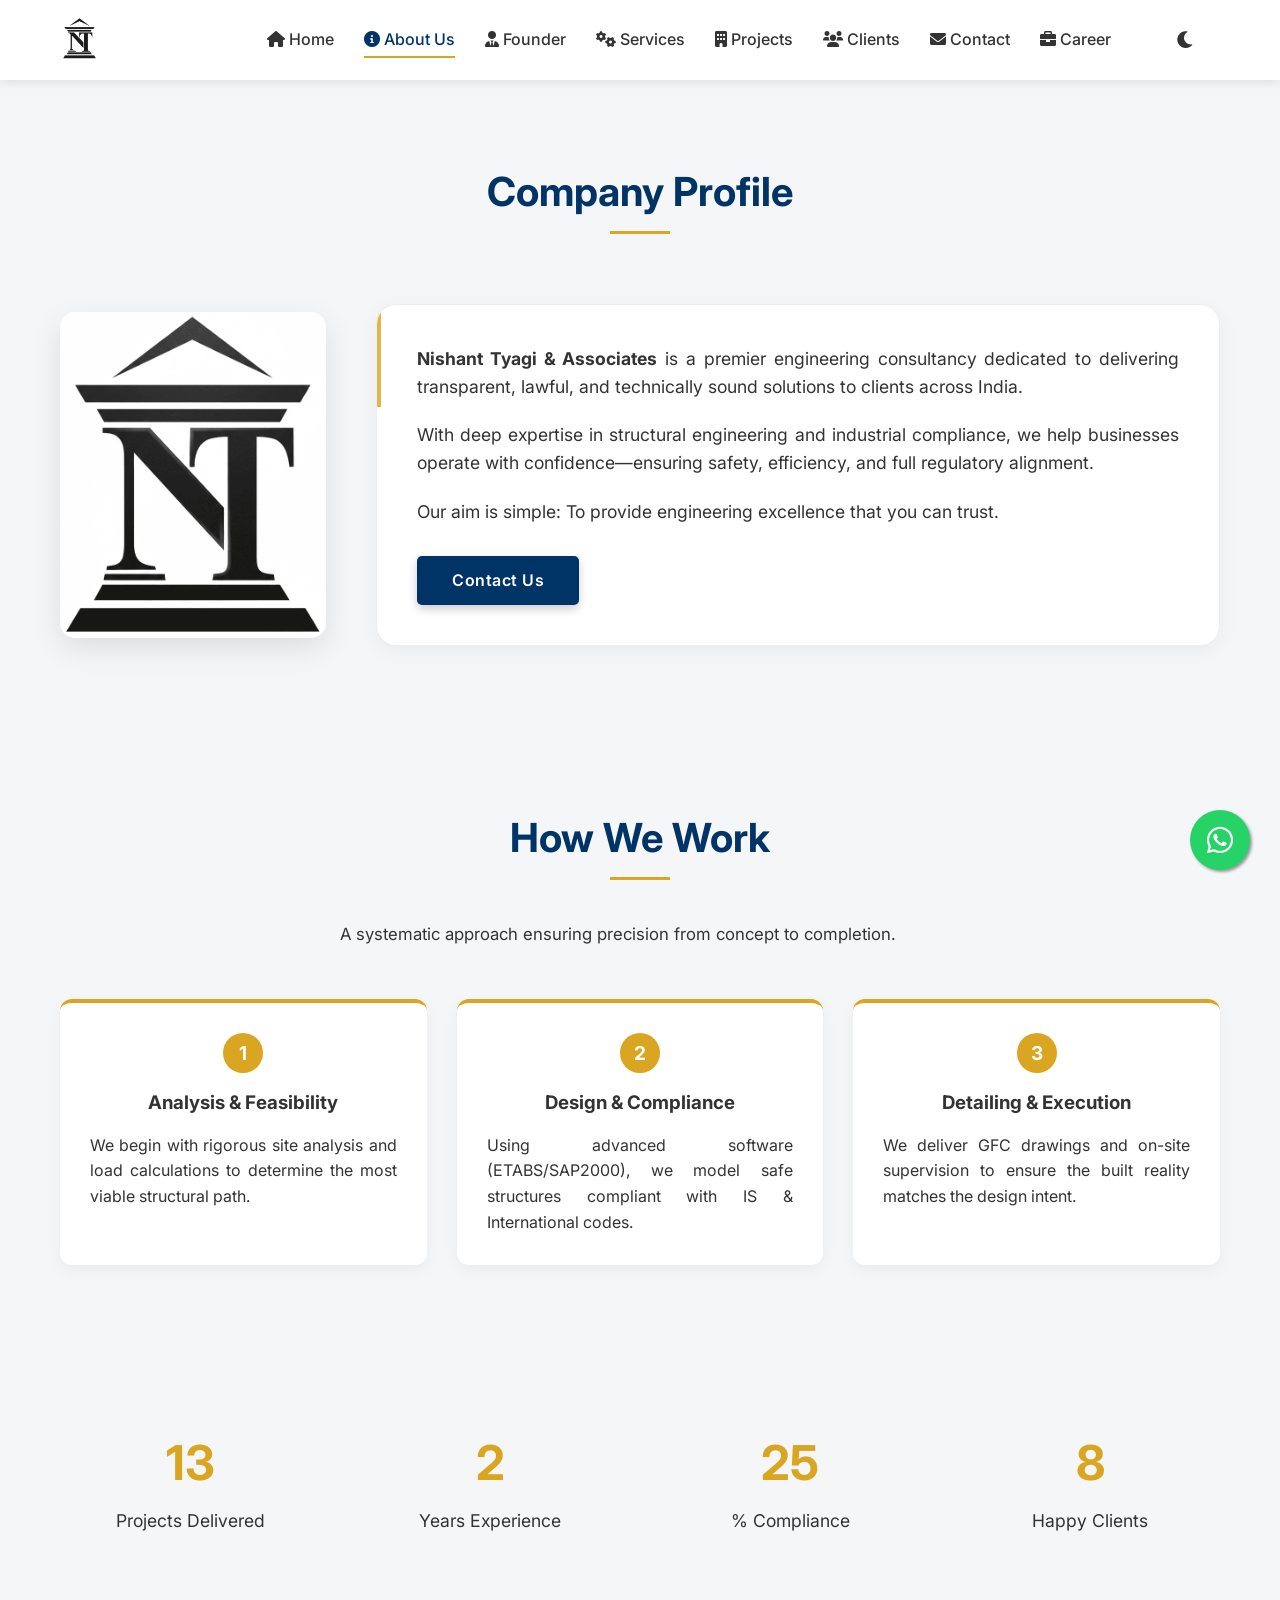
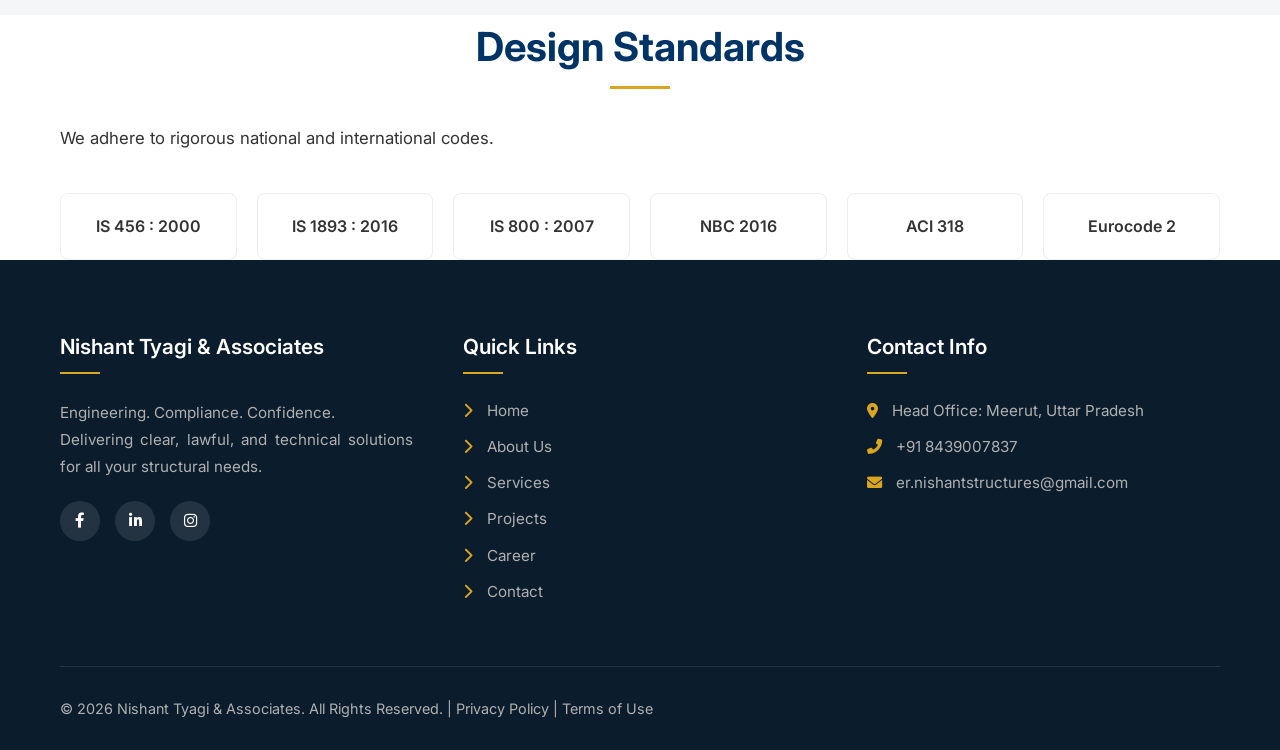
==== about/index.html @ 3ebc5d52 "first upload" ====
<!DOCTYPE html>
<html lang="en">

<head>
    <!-- Google Analytics -->
    <script async src="https://www.googletagmanager.com/gtag/js?id=G-XPP1EX9ZJM"></script>
    <script>
        window.dataLayer = window.dataLayer || [];
        function gtag(){dataLayer.push(arguments);}
        gtag('js', new Date());
        gtag('config', 'G-XPP1EX9ZJM');
    </script>

    <!-- Basic SEO -->
    <meta charset="UTF-8">
    <meta name="viewport" content="width=device-width, initial-scale=1.0">

    <!-- 🔥 Optimized Title -->
    <title>About Nishant Tyagi & Associates | Structural Engineers in Meerut & India</title>

    <!-- 🔥 High-CTR Meta Description -->
    <meta name="description" content="About Nishant Tyagi & Associates – CEng Structural Engineers in Meerut. Experts in structural design, audits & compliance across India. Call +91 8439007837.">

    <!-- Keywords (optional) -->
    <meta name="keywords" content="About Structural Engineers Meerut, Nishant Tyagi Associates, Structural Consultancy India, Engineering Firm India">

    <!-- Canonical -->
    <link rel="canonical" href="https://nishanttyagiandassociates.com/about/">

    <!-- Robots -->
    <meta name="robots" content="index, follow, max-image-preview:large">

    <!-- Author -->
    <meta name="author" content="Nishant Tyagi & Associates">

    <!-- Theme Color -->
    <meta name="theme-color" content="#0d1b2a">

    <!-- Open Graph -->
    <meta property="og:title" content="About Nishant Tyagi & Associates | Structural Experts India">
    <meta property="og:description" content="Trusted structural engineering firm in Meerut offering audits, FEA & compliance services across India.">
    <meta property="og:url" content="https://nishanttyagiandassociates.com/about/">
    <meta property="og:type" content="website">
    <meta property="og:image" content="https://nishanttyagiandassociates.com/assets/images/logo.png">

    <!-- Twitter -->
    <meta name="twitter:card" content="summary_large_image">
    <meta name="twitter:title" content="About Nishant Tyagi & Associates">
    <meta name="twitter:description" content="Structural engineering experts in Meerut & Pan India. Learn about our vision, mission & expertise.">
    <meta name="twitter:image" content="https://nishanttyagiandassociates.com/assets/images/logo.png">

    <!-- Fonts (Fixed & SEO-safe) -->
    <link rel="preconnect" href="https://fonts.googleapis.com">
    <link rel="preconnect" href="https://fonts.gstatic.com" crossorigin>
    <link href="https://fonts.googleapis.com/css2?family=Inter:wght@300;400;500;600;700&amp;display=swap" rel="stylesheet">

    <!-- CSS -->
    <link rel="stylesheet" href="../assets/css/style.css">

    <!-- Favicon -->
    <link rel="icon" href="../assets/images/logo.png" type="image/png">

    <!-- Icons -->
    <link rel="stylesheet" href="https://cdnjs.cloudflare.com/ajax/libs/font-awesome/6.0.0/css/all.min.css">

    <!-- 🔥 Advanced Schema (Organization + Founder + AboutPage) -->
    <script type="application/ld+json">
    {
      "@context": "https://schema.org",
      "@type": "AboutPage",
      "name": "About Nishant Tyagi & Associates",
      "url": "https://nishanttyagiandassociates.com/about/",
      "mainEntity": {
        "@type": "Organization",
        "name": "Nishant Tyagi & Associates",
        "url": "https://nishanttyagiandassociates.com",
        "logo": "https://nishanttyagiandassociates.com/assets/images/logo.png",
        "description": "CEng Structural Engineering consultancy in Meerut offering structural design, audit, FEA and compliance services across India.",
        "telephone": "+91 8439007837",
        "founder": {
          "@type": "Person",
          "name": "Nishant Tyagi"
        },
        "address": {
          "@type": "PostalAddress",
          "addressLocality": "Meerut",
          "addressRegion": "Uttar Pradesh",
          "addressCountry": "IN"
        },
        "sameAs": [
          "https://www.facebook.com/nishantstructures",
          "https://www.linkedin.com/in/nishant-tyagi-1036a1152/",
          "https://www.instagram.com/er.nishant19"
        ]
      }
    }
    </script>
</head>

<body>

    <header>
        <div class="container nav-container">
            <a href="index.html" class="logo">
                <img src="../assets/images/logo.png" alt="Nishant Tyagi & Associates">
            </a>
            <div class="mobile-menu-btn"><i class="fas fa-bars"></i></div>
            <nav class="nav-links">
                <a href="../"><i class="fas fa-home"></i> Home</a>
                <a href="../about/" class="active"><i class="fas fa-info-circle"></i> About Us</a>
                <a href="../founder/"><i class="fas fa-user-tie"></i> Founder</a>
                <a href="../services/"><i class="fas fa-cogs"></i> Services</a>
                <a href="../projects/"><i class="fas fa-building"></i> Projects</a>
                <a href="../clients/"><i class="fas fa-users"></i> Clients</a>
                <a href="../contact/"><i class="fas fa-envelope"></i> Contact</a>
                <a href="../career/"><i class="fas fa-briefcase"></i> Career</a>
                <div id="theme-toggle" style="cursor: pointer; margin-left: 10px;"><i class="fas fa-moon"></i></div>
            </nav>
        </div>
    </header>

    <section class="section-padding" style="margin-top: 80px;">
        <div class="container">
            <div class="text-center">
                <h2 class="section-title">Company Profile</h2>
            </div>
            <div class="about-content" style="margin-top: 50px;">
                <div>
                    <img src="../assets/images/about-logo.png" alt="Engineering Team" class="about-theme-img">
                </div>
                <div class="about-text-content">
                    <p style="font-size: 1.1rem; margin-bottom: 20px;">
                        <strong>Nishant Tyagi & Associates</strong> is a premier engineering consultancy dedicated to
                        delivering transparent, lawful, and technically sound solutions to clients across India.
                    </p>
                    <p style="font-size: 1.1rem; margin-bottom: 20px;">
                        With deep expertise in structural engineering and industrial compliance, we help businesses
                        operate with confidence—ensuring safety, efficiency, and full regulatory alignment.
                    </p>
                    <p style="font-size: 1.1rem;">
                        Our aim is simple: To provide engineering excellence that you can trust.
                    </p>
                    <div style="margin-top: 30px;">
                        <a href="../contact/" class="btn">Contact Us</a>
                    </div>
                </div>
            </div>
        </div>
    </section>

    <!-- 1. Our Engineering Workflow -->
    <section class="section-padding reveal" style="background: var(--light-bg);">
        <div class="container">
            <div class="text-center">
                <h2 class="section-title">How We Work</h2>
                <p class="service-desc" style="max-width: 600px; margin: 20px auto;">A systematic approach ensuring
                    precision from concept to completion.</p>
            </div>
            <div
                style="display: grid; grid-template-columns: repeat(auto-fit, minmax(300px, 1fr)); gap: 30px; margin-top: 50px;">
                <div class="workflow-step reveal">
                    <div class="step-number">1</div>
                    <h3 style="margin-bottom: 15px;">Analysis & Feasibility</h3>
                    <p>We begin with rigorous site analysis and load calculations to determine the most viable
                        structural path.</p>
                </div>
                <div class="workflow-step reveal">
                    <div class="step-number">2</div>
                    <h3 style="margin-bottom: 15px;">Design & Compliance</h3>
                    <p>Using advanced software (ETABS/SAP2000), we model safe structures compliant with IS &
                        International codes.</p>
                </div>
                <div class="workflow-step reveal">
                    <div class="step-number">3</div>
                    <h3 style="margin-bottom: 15px;">Detailing & Execution</h3>
                    <p>We deliver GFC drawings and on-site supervision to ensure the built reality matches the design
                        intent.</p>
                </div>
            </div>
        </div>
    </section>

    <!-- 2. Company Stats -->
    <section class="section-padding reveal">
        <div class="container">
            <div style="display: grid; grid-template-columns: repeat(auto-fit, minmax(200px, 1fr)); gap: 40px;"
                class="reveal reveal-delay-2">
                <div class="stat-item">
                    <span class="stat-number" data-target="50">0</span>
                    <span class="stat-label">Projects Delivered</span>
                </div>
                <div class="stat-item">
                    <span class="stat-number" data-target="5">0</span>
                    <span class="stat-label">Years Experience</span>
                </div>
                <div class="stat-item">
                    <span class="stat-number" data-target="100">0</span>
                    <span class="stat-label">% Compliance</span>
                </div>
                <div class="stat-item">
                    <span class="stat-number" data-target="30">0</span>
                    <span class="stat-label">Happy Clients</span>
                </div>
            </div>
        </div>
    </section>

    <!-- 3. Standards & Certifications -->
    <section class="reveal" style="background: var(--card-bg);">
        <div class="container">
            <div class="text-center">
                <h2 class="section-title">Design Standards</h2>
                <p class="service-desc" style="margin-top: 15px;">We adhere to rigorous national and international
                    codes.</p>
            </div>
            <div class="cert-grid reveal reveal-delay-1" style="margin-top: 40px;">
                <div class="cert-item">IS 456 : 2000</div>
                <div class="cert-item">IS 1893 : 2016</div>
                <div class="cert-item">IS 800 : 2007</div>
                <div class="cert-item">NBC 2016</div>
                <div class="cert-item">ACI 318</div>
                <div class="cert-item">Eurocode 2</div>
            </div>
        </div>

        <footer>
            <div class="container">
                <div class="footer-content">
                    <div class="footer-section">
                        <h4>Nishant Tyagi & Associates</h4>
                        <p>Engineering. Compliance. Confidence.<br>Delivering clear, lawful, and technical solutions for
                            all
                            your structural needs.</p>
                        <div class="social-links">
                            <a href="https://www.facebook.com/share/1Bvm3beDtH/?mibextid=wwXIfr"><i
                                    class="fab fa-facebook-f"></i></a>
                            <a href="https://www.linkedin.com/in/nishant-tyagi-1036a1152/"><i
                                    class="fab fa-linkedin-in"></i></a>
                            <a
                                href="https://www.instagram.com/er.nishant19?igsh=MXc3ZTB1Z3V0cXY0aA%3D%3D&utm_source=qr"><i
                                    class="fab fa-instagram"></i></a>
                        </div>
                    </div>
                    <div class="footer-section">
                        <h4>Quick Links</h4>
                        <ul>
                            <li><a href="../"><i class="fas fa-chevron-right"></i> Home</a></li>
                            <li><a href="../about/"><i class="fas fa-chevron-right"></i> About Us</a></li>
                            <li><a href="../services/"><i class="fas fa-chevron-right"></i> Services</a></li>
                            <li><a href="../projects/"><i class="fas fa-chevron-right"></i> Projects</a></li>
                            <li><a href="../career/"><i class="fas fa-chevron-right"></i> Career</a></li>
                            <li><a href="../contact/"><i class="fas fa-chevron-right"></i> Contact</a></li>
                        </ul>
                    </div>
                    <div class="footer-section">
                        <h4>Contact Info</h4>
                        <ul>
                            <li><i class="fas fa-map-marker-alt"></i> Head Office: Meerut, Uttar Pradesh</li>
                            <li><i class="fas fa-phone-alt"></i> <a href="tel:+918439007837" style="color: #b0b0b0;">+91
                                    8439007837</a></li>
                            <li><i class="fas fa-envelope"></i> <a href="mailto:er.nishantstructures@gmail.com"
                                    style="color: #b0b0b0;">er.nishantstructures@gmail.com</a></li>
                        </ul>
                    </div>
                </div>
                <div class="copyright">
                    <p>&copy; <span id="current-year">2024</span> Nishant Tyagi & Associates. All Rights Reserved. | <a
                            href="../privacy-policy.html" style="color: inherit; text-decoration: none;">Privacy
                            Policy</a> | <a href="../terms.html" style="color: inherit; text-decoration: none;">Terms of
                            Use</a></p>
                </div>
            </div>
        </footer>

        <script src="../assets/js/script.js"></script>
</body>

</html>
---- assets/css/style.css ----
/* Global Styles & Variables */
:root {
    /* Light Theme */
    --primary-color: #003366;
    --secondary-color: #DAA520;
    --text-color: #333333;
    --light-bg: #f4f6f8;
    --white: #ffffff;
    --card-bg: #ffffff;
    --nav-bg: #ffffff;
    --border-color: #eeeeee;
    --modal-bg: #ffffff;

    --font-main: 'Inter', sans-serif;
    --transition: all 0.3s ease;
}

[data-theme="dark"] {
    /* Dark Theme Override */
    --primary-color: #64b5f6;
    /* Lighter Blue for visibility */
    --text-color: #e0e0e0;
    --light-bg: #121212;
    --white: #1e1e1e;
    /* Main Dark BG */
    --card-bg: #2d2d2d;
    --nav-bg: #1e1e1e;
    --border-color: #404040;
    --modal-bg: #2d2d2d;
}

/* Reset & Basics */
* {
    box-sizing: border-box;
    margin: 0;
    padding: 0;
}

body {
    font-family: var(--font-main);
    line-height: 1.6;
    color: var(--text-color);
    background-color: var(--light-bg);
    /* Use light-bg as body bg */
    overflow-x: hidden;
    transition: background-color 0.3s ease, color 0.3s ease;
}

a {
    text-decoration: none;
    color: inherit;
    transition: var(--transition);
    cursor: pointer;
}

ul {
    list-style: none;
}

img {
    max-width: 100%;
    height: auto;
    display: block;
}

/* Utilities */
.container {
    max-width: 1200px;
    margin: 0 auto;
    padding: 0 20px;
}

.section-padding {
    padding: 80px 0;
}

.text-center {
    text-align: center;
}

.btn {
    display: inline-block;
    padding: 12px 30px;
    background-color: var(--secondary-color);
    color: #ffffff;
    border-radius: 5px;
    font-weight: 600;
    border: 2px solid var(--secondary-color);
    cursor: pointer;
}

.btn:hover {
    background-color: transparent;
    color: var(--secondary-color);
}

.section-title {
    font-size: 2.5rem;
    color: var(--primary-color);
    margin-bottom: 20px;
    position: relative;
    display: inline-block;
    padding-bottom: 10px;
}

.section-title::after {
    content: '';
    position: absolute;
    bottom: 0;
    left: 50%;
    transform: translateX(-50%);
    width: 60px;
    height: 3px;
    background-color: var(--secondary-color);
}

/* Navigation Styles */
header {
    background-color: var(--nav-bg);
    box-shadow: 0 2px 10px rgba(0, 0, 0, 0.1);
    position: fixed;
    top: 0;
    left: 0;
    right: 0;
    width: 100%;
    z-index: 1000;
    transition: var(--transition);
}

.nav-container {
    display: flex;
    justify-content: space-between;
    align-items: center;
    height: 80px;
    position: relative;
}

.logo img {
    height: 50px;
    width: auto;
    display: block;
}

.nav-links {
    display: flex;
    gap: 30px;
    align-items: center;
}

.nav-links a {
    font-weight: 500;
    color: var(--text-color);
    position: relative;
    font-size: 1rem;
}

.nav-links a::after {
    content: '';
    position: absolute;
    width: 0;
    height: 2px;
    bottom: -5px;
    left: 0;
    background-color: var(--secondary-color);
    transition: var(--transition);
}

.nav-links a:hover::after,
.nav-links a.active::after {
    width: 100%;
}

.nav-links a:hover,
.nav-links a.active {
    color: var(--primary-color);
}

.mobile-menu-btn {
    display: none;
    font-size: 1.8rem;
    color: var(--primary-color);
    cursor: pointer;
    z-index: 1001;
}

/* Theme Toggle */
#theme-toggle {
    cursor: pointer;
    font-size: 1.2rem;
    color: var(--text-color);
    padding: 25px;
    border-radius: 50%;
    transition: var(--transition);
}

#theme-toggle:hover {
    color: var(--secondary-color);
    background: rgba(0, 0, 0, 0.05);
}

/* Hero Section */
/* Hero Section */
.hero {
    position: relative;
    height: 100vh;
    display: flex;
    align-items: center;
    justify-content: center;
    text-align: center;
    color: #ffffff;
    padding-top: 80px;
    overflow: hidden;
}

#hero-video {
    position: absolute;
    top: 0;
    left: 0;
    width: 100%;
    height: 100%;
    object-fit: cover;
    z-index: 0;
}

.hero-overlay {
    position: absolute;
    top: 0;
    left: 0;
    width: 100%;
    height: 100%;
    background: rgba(0, 51, 102, 0.75);
    /* Dark blue overlay for text readability */
    z-index: 1;
}

.hero-content {
    position: relative;
    z-index: 2;
}

.hero-content h1 {
    font-size: 3.5rem;
    margin-bottom: 20px;
    text-transform: uppercase;
    letter-spacing: 2px;
    line-height: 1.2;
}

.hero-content p {
    font-size: 1.5rem;
    margin-bottom: 30px;
    font-weight: 300;
}

/* About / Company Profile */
.about-content {
    display: grid;
    grid-template-columns: 1fr 2fr;
    /* Adjusted ratio */
    gap: 60px;
    /* Increased gap for better breathing room */
    align-items: center;
    perspective: 1000px;
    text-align: justify !important;
    /* Enable 3D space */
}

/* 1. Image Styling with Subtle Interaction */
.about-theme-img {
    width: 100%;
    height: auto;
    border-radius: 20px;
    box-shadow: 0 10px 30px rgba(0, 0, 0, 0.08);
    transition: transform 0.4s ease, box-shadow 0.4s ease;
    /* Removed complex 3D perspective for simplicity */
    position: relative;
    z-index: 2;
}

.about-theme-img:hover {
    transform: translateY(-5px);
    /* Simple lift instead of tilt */
    box-shadow: 0 20px 40px rgba(0, 0, 0, 0.15);
}

/* 2. Clean & Elegant Content Box */
.about-text-content {
    background: var(--card-bg);
    /* Check if glassmorphism is needed, solid is simpler */
    padding: 40px;
    border-radius: 20px;
    box-shadow: 0 5px 20px rgba(0, 0, 0, 0.05);
    /* Softer shadow */
    border: 1px solid var(--border-color);
    transition: all 0.4s ease;
    position: relative;
    overflow: hidden;
    z-index: 1;
}

.about-text-content:hover {
    transform: translateY(-5px);
    box-shadow: 0 15px 35px rgba(0, 0, 0, 0.1);
    border-color: var(--secondary-color);
}

/* Accent Line instead of Bubble */
.about-text-content::before {
    content: '';
    position: absolute;
    top: 0;
    left: 0;
    width: 4px;
    height: 100%;
    background: var(--secondary-color);
    opacity: 0.8;
    transform: scaleY(0.3);
    /* Start small */
    transform-origin: top;
    transition: transform 0.4s ease;
}

.about-text-content:hover::before {
    transform: scaleY(1);
    /* Full height on hover */
}

/* Remove Float Bubble for cleaner look */

/* Dark Mode Adjustments */
[data-theme="dark"] .about-text-content {
    background: var(--card-bg);
    border: 1px solid rgba(255, 255, 255, 0.1);
}

[data-theme="dark"] .about-theme-img {
    box-shadow: 0 10px 30px rgba(0, 0, 0, 0.3);
}

/* Elegant Gradient Button */
.about-text-content .btn {
    background: var(--primary-color);
    color: var(--white);
    border: none;
    box-shadow: 0 4px 10px rgba(0, 0, 0, 0.2);
    transition: all 0.3s ease;
    position: relative;
    z-index: 5;
    padding: 12px 35px;
    letter-spacing: 0.5px;
}

.about-text-content .btn:hover {
    transform: translateY(-2px);
    box-shadow: 0 8px 20px rgba(0, 0, 0, 0.3);
    background: var(--secondary-color);
}

/* Responsiveness for About Content */
@media (max-width: 900px) {
    .about-content {
        grid-template-columns: 1fr;
        text-align: center;
        gap: 30px;
    }

    .about-text-content {
        text-align: left;
        /* Keep text readable on mobile */
        padding: 25px;
    }
}

/* Services / Grid System Overhaul */
.services-grid {
    display: grid;
    grid-template-columns: repeat(auto-fit, minmax(300px, 1fr));
    gap: 30px;
}

.service-card {
    background: var(--card-bg);
    padding: 0;
    /* Reset for image cards */
    border-radius: 10px;
    box-shadow: 0 5px 15px rgba(0, 0, 0, 0.05);
    transition: var(--transition);
    border-bottom: 3px solid transparent;
    height: 100%;
    /* Equal Height */
    display: flex;
    flex-direction: column;
    overflow: hidden;
    position: relative;
}

/* Why Partner with Us Section */
.features-grid {
    display: grid;
    grid-template-columns: repeat(auto-fit, minmax(220px, 1fr));
    gap: 30px;
    margin-top: 50px;
}

.feature-item {
    background: var(--card-bg);
    padding: 30px 20px;
    border-radius: 12px;
    box-shadow: 0 5px 15px rgba(0, 0, 0, 0.05);
    text-align: center;
    transition: all 0.3s ease;
    border: 1px solid var(--border-color);
    position: relative;
    overflow: hidden;
}

.feature-item:hover {
    transform: translateY(-5px);
    box-shadow: 0 15px 30px rgba(0, 0, 0, 0.1);
    border-color: var(--secondary-color);
}

.feature-icon {
    width: 70px;
    height: 70px;
    line-height: 70px;
    border-radius: 50%;
    background: rgba(0, 51, 102, 0.05);
    color: var(--primary-color);
    font-size: 1.8rem;
    margin: 0 auto 20px;
    transition: all 0.3s ease;
}

.feature-item:hover .feature-icon {
    background: var(--primary-color);
    color: var(--white);
}

/* Automatic Icon Animation - Variety */
@keyframes animPulse {
    0% {
        transform: scale(1);
    }

    50% {
        transform: scale(1.1);
    }

    100% {
        transform: scale(1);
    }
}

@keyframes animFloat {

    0%,
    100% {
        transform: translateY(0);
    }

    50% {
        transform: translateY(-8px);
    }
}

@keyframes animSwing {
    0% {
        transform: rotate(0deg);
    }

    20% {
        transform: rotate(5deg);
    }

    40% {
        transform: rotate(-5deg);
    }

    60% {
        transform: rotate(3deg);
    }

    80% {
        transform: rotate(-3deg);
    }

    100% {
        transform: rotate(0deg);
    }
}

@keyframes animWobble {

    0%,
    100% {
        transform: translateX(0%);
    }

    15% {
        transform: translateX(-5%) rotate(-2deg);
    }

    30% {
        transform: translateX(4%) rotate(2deg);
    }

    45% {
        transform: translateX(-3%) rotate(-1deg);
    }

    60% {
        transform: translateX(2%) rotate(1deg);
    }

    75% {
        transform: translateX(-1%) rotate(0deg);
    }
}

.feature-icon i.anim-pulse {
    animation: animPulse 2s infinite ease-in-out;
}

.feature-icon i.anim-float {
    animation: animFloat 3s infinite ease-in-out;
}

.feature-icon i.anim-swing {
    animation: animSwing 3s infinite ease-in-out;
}

.feature-icon i.anim-wobble {
    animation: animWobble 4s infinite ease-in-out;
}

/* Dark Mode Fixes for Feature Items */
[data-theme="dark"] .feature-item {
    background-color: var(--card-bg);
    border-color: #333;
}

[data-theme="dark"] .feature-icon {
    background: rgba(255, 255, 255, 0.05);
    /* Lighter bg for icon in dark mode */
}

[data-theme="dark"] .feature-item:hover {
    border-color: var(--secondary-color);
    box-shadow: 0 10px 20px rgba(0, 0, 0, 0.5);
}

/* 3D Section Split Layout */
.model-content-grid {
    display: grid;
    grid-template-columns: 1fr 1fr;
    gap: 50px;
    align-items: center;
    margin-top: 50px;
}

.model-text h2 {
    font-size: 2.5rem;
    color: var(--primary-color);
    margin-bottom: 20px;
}

.model-text p {
    color: var(--text-color);
    margin-bottom: 30px;
    font-size: 1.1rem;
    line-height: 1.6;
    text-align: justify !important;
}

.model-features ul {
    list-style: none;
    padding: 0;
}

.model-features li {
    margin-bottom: 15px;
    color: var(--text-color);
    display: flex;
    align-items: center;
}

.model-features li i {
    color: var(--secondary-color);
    margin-right: 15px;
    font-size: 1.2rem;
}

.model-wrapper {
    background: var(--card-bg) !important;
    /* Force theme variable */
    border: 1px solid var(--border-color);
    border-radius: 20px;
    box-shadow: 0 10px 30px rgba(0, 0, 0, 0.1);
    height: 400px;
    /* adjusted height for split view */
    position: relative;
    overflow: hidden;
}

/* Responsive adjustments for 3D section */
@media (max-width: 992px) {
    .model-content-grid {
        grid-template-columns: 1fr;
        text-align: center;
    }

}

.service-card-body {
    padding: 25px;
    flex-grow: 1;
    /* Pushes footer down if exists */
}

/* For simple text-only service cards */
.service-card.text-only {
    padding: 30px;
}

.service-card:hover {
    transform: translateY(-5px);
    border-bottom-color: var(--secondary-color);
    box-shadow: 0 10px 20px rgba(0, 0, 0, 0.5);
}

/* Service Image Slider */
.service-slider {
    position: relative;
    width: 100%;
    height: 100%;
    overflow: hidden;
    background: #000;
}

.slide {
    position: absolute;
    top: 0;
    left: 0;
    width: 100%;
    height: 100%;
    object-fit: contain;
    /* Changed from cover to contain to prevent cropping of technical diagrams */
    opacity: 0;
    transition: opacity 1s ease-in-out;
    z-index: 1;
}

.slide.active {
    opacity: 1;
    z-index: 2;
}

/* Floating WhatsApp Button */
.whatsapp-float {
    position: fixed;
    width: 60px;
    height: 60px;
    bottom: 30px;
    right: 30px;
    background-color: #25d366;
    color: #FFF;
    border-radius: 50%;
    text-align: center;
    font-size: 30px;
    box-shadow: 2px 2px 3px #999;
    z-index: 1002;
    display: flex;
    align-items: center;
    justify-content: center;
    text-decoration: none;
    transition: all 0.3s ease;
}

.whatsapp-float:hover {
    background-color: #128C7E;
    transform: scale(1.1);
    color: #FFF;
}

/* --- Services Page Redesign (Sticky Sidebar) --- */
.services-layout {
    display: grid;
    grid-template-columns: 250px 1fr;
    gap: 50px;
    position: relative;
    align-items: start;
}

/* Sidebar Styling */
.services-sidebar {
    position: sticky;
    top: 100px;
    /* Below header */
    background: var(--card-bg);
    padding: 20px;
    border-radius: 12px;
    box-shadow: 0 5px 15px rgba(0, 0, 0, 0.05);
    border: 1px solid var(--border-color);
    max-height: calc(100vh - 120px);
    overflow-y: auto;
}

.service-link {
    display: block;
    padding: 12px 15px;
    margin-bottom: 5px;
    color: var(--text-color);
    border-left: 3px solid transparent;
    transition: all 0.3s ease;
    font-weight: 500;
    border-radius: 0 5px 5px 0;
}

.service-link:hover {
    background: rgba(0, 0, 0, 0.02);
    color: var(--primary-color);
}

.service-link.active {
    border-left-color: var(--secondary-color);
    background: linear-gradient(to right, rgba(218, 165, 32, 0.1), transparent);
    color: var(--primary-color);
    padding-left: 20px;
}

/* Content Area */
.services-content {
    display: flex;
    flex-direction: column;
    gap: 80px;
    /* Space between sections */
}

/* Section Animation */
.service-section {
    opacity: 0;
    transform: translateY(30px);
    transition: all 0.6s ease-out;
    padding-top: 20px;
    /* Offset for anchor linking */
}

.service-section.visible {
    opacity: 1;
    transform: translateY(0);
}

/* Responsive: Collapse Sidebar on Mobile */
@media (max-width: 900px) {
    .services-layout {
        grid-template-columns: 1fr;
    }

    .services-sidebar {
        display: none;
        /* Hide sidebar on mobile, use standard scroll */
    }
}

/* For simple text-only service cards */
.service-card.text-only {
    padding: 30px;
}

.service-card:hover {
    transform: translateY(-5px);
    border-bottom-color: var(--secondary-color);
    box-shadow: 0 10px 25px rgba(0, 0, 0, 0.15);
}

.service-card h3,
.service-card h4 {
    color: var(--primary-color);
    margin-bottom: 15px;
}

/* Project/Client Card Specifics */
.project-img {
    height: 250px;
    width: 100%;
    object-fit: cover;
    transition: transform 0.5s ease;
}

.service-card:hover .project-img {
    transform: scale(1.05);
}

.card-overlay {
    position: absolute;
    top: 0;
    left: 0;
    width: 100%;
    height: 100%;
    background: rgba(0, 51, 102, 0.7);
    display: flex;
    align-items: center;
    justify-content: center;
    opacity: 0;
    transition: var(--transition);
    cursor: pointer;
}

.service-card:hover .card-overlay {
    opacity: 1;
}

/* Features / Why Us */
.features-grid {
    display: grid;
    grid-template-columns: repeat(auto-fit, minmax(250px, 1fr));
    gap: 30px;
}

.feature-item {
    text-align: center;
    padding: 20px;
    background: #fff;
}

/* 5. Contact Page Grid */
.contact-grid {
    display: grid;
    grid-template-columns: 1fr 1fr;
    gap: 40px;
    align-items: start;
}

@media (max-width: 900px) {
    .contact-grid {
        grid-template-columns: 1fr;
    }
}


/* --- Responsive Grids & Layouts --- */

/* 1. Mission & Vision Grid */
.mv-grid {
    display: grid;
    grid-template-columns: repeat(4, 1fr);
    gap: 20px;
    margin-top: 40px;
}

.mv-card {
    background: var(--card-bg);
    padding: 30px 20px;
    border-radius: 12px;
    text-align: center;
    box-shadow: 0 5px 15px rgba(0, 0, 0, 0.05);
    transition: var(--transition);
    border: 1px solid var(--border-color);
}

.mv-card:hover {
    transform: translateY(-5px);
    box-shadow: 0 10px 25px rgba(0, 0, 0, 0.1);
    border-color: var(--secondary-color);
}

.mv-icon {
    font-size: 2.5rem;
    color: var(--primary-color);
    margin-bottom: 20px;
}

/* 2. About Page Content */
.about-content {
    display: flex;
    gap: 50px;
    align-items: center;
}

.about-theme-img {
    width: 100%;
    max-width: 500px;
    border-radius: 15px;
    box-shadow: 0 10px 30px rgba(0, 0, 0, 0.1);
}

/* 3. Services Sidebar Layout */
.services-layout {
    display: grid;
    grid-template-columns: 250px 1fr;
    gap: 40px;
    align-items: start;
}

.services-sidebar {
    position: sticky;
    top: 100px;
    background: var(--card-bg);
    padding: 20px;
    border-radius: 10px;
    box-shadow: 0 5px 15px rgba(0, 0, 0, 0.05);
    border: 1px solid var(--border-color);
}

.service-link {
    display: block;
    padding: 12px 15px;
    color: var(--text-color);
    border-left: 3px solid transparent;
    transition: var(--transition);
    margin-bottom: 5px;
}

.service-link:hover,
.service-link.active {
    background: rgba(0, 51, 102, 0.05);
    color: var(--primary-color);
    border-left-color: var(--secondary-color);
    padding-left: 20px;
    font-weight: 600;
}

/* 4. Service/Project Grids */
.services-grid {
    display: grid;
    grid-template-columns: repeat(auto-fit, minmax(300px, 1fr));
    gap: 30px;
}

/* 5. Contact Page Grid */
.contact-grid {
    display: grid;
    grid-template-columns: 1fr 1fr;
    gap: 40px;
    align-items: start;
}

@media (max-width: 900px) {
    .contact-grid {
        grid-template-columns: 1fr;
    }
}

/* --- Generic Page Layout (Legal, Founder, Contact) --- */
.page-layout {
    display: grid;
    grid-template-columns: 280px 1fr;
    gap: 50px;
    margin-top: 50px;
    align-items: start;
}

/* Sticky Sidebar */
.page-sidebar {
    position: sticky;
    top: 100px;
    /* Below header */
    background: var(--card-bg);
    padding: 25px;
    border-radius: 15px;
    box-shadow: 0 5px 20px rgba(0, 0, 0, 0.05);
    border: 1px solid var(--border-color);
    max-height: calc(100vh - 120px);
    overflow-y: auto;
}

.page-sidebar h3 {
    margin-bottom: 20px;
    font-size: 1.2rem;
    color: var(--primary-color);
    border-bottom: 2px solid var(--border-color);
    padding-bottom: 10px;
}

.toc-link {
    display: block;
    padding: 12px 15px;
    margin-bottom: 5px;
    color: var(--text-color);
    border-left: 3px solid transparent;
    transition: var(--transition);
    font-size: 0.95rem;
    border-radius: 0 8px 8px 0;
}

.toc-link:hover {
    background: rgba(0, 51, 102, 0.05);
    color: var(--primary-color);
    padding-left: 20px;
}

.toc-link.active {
    border-left-color: var(--secondary-color);
    background: linear-gradient(to right, rgba(218, 165, 32, 0.1), transparent);
    color: var(--primary-color);
    padding-left: 20px;
    font-weight: 600;
}

/* Content Cards */
.page-content {
    display: flex;
    flex-direction: column;
    gap: 40px;
}

.content-card {
    background: var(--card-bg);
    padding: 40px;
    border-radius: 15px;
    box-shadow: 0 5px 25px rgba(0, 0, 0, 0.05);
    /* Soft shadow */
    border: 1px solid var(--border-color);
    transition: var(--transition);
    position: relative;
    overflow: hidden;
}

.content-card:hover {
    transform: translateY(-5px);
    box-shadow: 0 15px 35px rgba(0, 0, 0, 0.1);
    border-color: var(--secondary-color);
}

/* Icons in Headers */
.content-card h2 {
    color: var(--primary-color);
    margin-bottom: 25px;
    display: flex;
    align-items: center;
    gap: 15px;
    font-size: 1.8rem;
}

.content-card h2 i {
    color: var(--secondary-color);
    /* Gold accent for icon */
    background: rgba(218, 165, 32, 0.1);
    width: 50px;
    height: 50px;
    line-height: 50px;
    text-align: center;
    border-radius: 12px;
    font-size: 1.2rem;
    transition: var(--transition);
}

.content-card:hover h2 i {
    background: var(--primary-color);
    color: var(--white);
    transform: rotateY(360deg);
    /* Playful spin */
}

/* Content Typography */
.content-card p {
    font-size: 1.05rem;
    line-height: 1.8;
    margin-bottom: 20px;
    color: var(--text-color);
    opacity: 0.9;
}

.content-card ul {
    list-style: none;
    margin-left: 10px;
}

.content-card li {
    position: relative;
    padding-left: 30px;
    margin-bottom: 12px;
    font-size: 1rem;
}

.content-card li::before {
    content: '\f00c';
    /* FontAwesome check */
    font-family: 'Font Awesome 5 Free';
    font-weight: 900;
    position: absolute;
    left: 0;
    top: 2px;
    color: var(--primary-color);
    /* Icon Color Request */
}

/* Responsive */
@media (max-width: 900px) {
    .page-layout {
        grid-template-columns: 1fr;
    }

    .page-sidebar {
        /* On mobile, either hide or make it static top. User mentioned "left and right part in same way" */
        /* If specific page requires sidebar on mobile, we can override */
        position: static;
        max-height: none;
        margin-bottom: 30px;
    }

    .content-card {
        padding: 25px;
    }

    .mv-grid {
        grid-template-columns: repeat(2, 1fr);
    }

    .services-layout {
        grid-template-columns: 1fr;
    }

    .services-sidebar {
        display: none;
    }

    .about-content {
        flex-direction: column;
        text-align: center;
    }

    .about-theme-img {
        margin-bottom: 30px;
    }

    .contact-grid {
        grid-template-columns: 1fr;
    }
}

@media (max-width: 768px) {
    .mv-grid {
        grid-template-columns: 1fr;
        /* Stack on mobile */
    }
}

/* 1. Mission & Vision Grid */
.mv-grid {
    display: grid;
    grid-template-columns: repeat(4, 1fr);
    gap: 20px;
    margin-top: 40px;
}

.mv-card {
    background: var(--card-bg);
    padding: 30px 20px;
    border-radius: 12px;
    text-align: center;
    box-shadow: 0 5px 15px rgba(0, 0, 0, 0.05);
    transition: var(--transition);
    border: 1px solid var(--border-color);
}

.mv-card:hover {
    transform: translateY(-5px);
    box-shadow: 0 10px 25px rgba(0, 0, 0, 0.1);
    border-color: var(--secondary-color);
}

.mv-icon {
    font-size: 2.5rem;
    color: var(--primary-color);
    margin-bottom: 20px;
}

/* 2. About Page Content */
.about-content {
    display: flex;
    gap: 50px;
    align-items: center;
}

.about-theme-img {
    width: 100%;
    max-width: 500px;
    border-radius: 15px;
    box-shadow: 0 10px 30px rgba(0, 0, 0, 0.1);
}

/* 3. Services Sidebar Layout */
.services-layout {
    display: grid;
    grid-template-columns: 250px 1fr;
    gap: 40px;
    align-items: start;
}

.services-sidebar {
    position: sticky;
    top: 100px;
    background: var(--card-bg);
    padding: 20px;
    border-radius: 10px;
    box-shadow: 0 5px 15px rgba(0, 0, 0, 0.05);
    border: 1px solid var(--border-color);
}

.service-link {
    display: block;
    padding: 12px 15px;
    color: var(--text-color);
    border-left: 3px solid transparent;
    transition: var(--transition);
    margin-bottom: 5px;
}

.service-link:hover,
.service-link.active {
    background: rgba(0, 51, 102, 0.05);
    color: var(--primary-color);
    border-left-color: var(--secondary-color);
    padding-left: 20px;
    font-weight: 600;
}

/* 4. Service/Project Grids */
.services-grid {
    display: grid;
    grid-template-columns: repeat(auto-fit, minmax(300px, 1fr));
    gap: 30px;
}

/* --- Responsive Media Queries --- */

@media (max-width: 1024px) {
    .mv-grid {
        grid-template-columns: repeat(2, 1fr);
    }
}

@media (max-width: 900px) {
    .services-layout {
        grid-template-columns: 1fr;
    }

    .services-sidebar {
        display: none;
        /* Hide sidebar on mobile/tablet */
    }

    .about-content {
        flex-direction: column;
        text-align: center;
    }

    .about-theme-img {
        margin-bottom: 30px;
    }
}

@media (max-width: 768px) {
    .mv-grid {
        grid-template-columns: 1fr;
        /* Stack on mobile */
    }
}


/* --- Legal Pages (Privacy & Terms) Redesign --- */
.legal-layout {
    display: grid;
    grid-template-columns: 280px 1fr;
    gap: 50px;
    margin-top: 50px;
    align-items: start;
}

/* Sticky Sidebar */
.legal-sidebar {
    position: sticky;
    top: 100px;
    /* Below header */
    background: var(--card-bg);
    padding: 25px;
    border-radius: 15px;
    box-shadow: 0 5px 20px rgba(0, 0, 0, 0.05);
    border: 1px solid var(--border-color);
    max-height: calc(100vh - 120px);
    overflow-y: auto;
}

.legal-sidebar h3 {
    margin-bottom: 20px;
    font-size: 1.2rem;
    color: var(--primary-color);
    border-bottom: 2px solid var(--border-color);
    padding-bottom: 10px;
}

.toc-link {
    display: block;
    padding: 12px 15px;
    margin-bottom: 5px;
    color: var(--text-color);
    border-left: 3px solid transparent;
    transition: var(--transition);
    font-size: 0.95rem;
    border-radius: 0 8px 8px 0;
}

.toc-link:hover {
    background: rgba(0, 51, 102, 0.05);
    color: var(--primary-color);
    padding-left: 20px;
}

.toc-link.active {
    border-left-color: var(--secondary-color);
    background: linear-gradient(to right, rgba(218, 165, 32, 0.1), transparent);
    color: var(--primary-color);
    padding-left: 20px;
    font-weight: 600;
}

/* Legal Content Cards */
.legal-content {
    display: flex;
    flex-direction: column;
    gap: 40px;
}

.legal-card {
    background: var(--card-bg);
    padding: 40px;
    border-radius: 15px;
    box-shadow: 0 5px 25px rgba(0, 0, 0, 0.05);
    /* Soft shadow */
    border: 1px solid var(--border-color);
    transition: var(--transition);
    position: relative;
    overflow: hidden;
}

.legal-card:hover {
    transform: translateY(-5px);
    box-shadow: 0 15px 35px rgba(0, 0, 0, 0.1);
    border-color: var(--secondary-color);
}

/* Icons in Headers */
.legal-card h2 {
    color: var(--primary-color);
    margin-bottom: 25px;
    display: flex;
    align-items: center;
    gap: 15px;
    font-size: 1.8rem;
}

.legal-card h2 i {
    color: var(--secondary-color);
    /* Gold accent for icon */
    background: rgba(218, 165, 32, 0.1);
    width: 50px;
    height: 50px;
    line-height: 50px;
    text-align: center;
    border-radius: 12px;
    font-size: 1.2rem;
    transition: var(--transition);
}

.legal-card:hover h2 i {
    background: var(--primary-color);
    color: var(--white);
    transform: rotateY(360deg);
    /* Playful spin */
}

/* Content Typography */
.legal-card p {
    font-size: 1.05rem;
    line-height: 1.8;
    margin-bottom: 20px;
    color: var(--text-color);
    opacity: 0.9;
}

.legal-card ul {
    list-style: none;
    margin-left: 10px;
}

.legal-card li {
    position: relative;
    padding-left: 30px;
    margin-bottom: 12px;
    font-size: 1rem;
}

.legal-card li::before {
    content: '\f00c';
    /* FontAwesome check */
    font-family: 'Font Awesome 5 Free';
    font-weight: 900;
    position: absolute;
    left: 0;
    top: 2px;
    color: var(--primary-color);
    /* Icon Color Request */
}

/* Responsive */
@media (max-width: 900px) {
    .legal-layout {
        grid-template-columns: 1fr;
    }

    .legal-sidebar {
        display: none;
        /* Hide TOC on mobile for simplicity, or could make it a sticky top bar */
    }

    .legal-card {
        padding: 25px;
    }
}



/* Clients */
.clients-grid {
    display: grid;
    grid-template-columns: repeat(auto-fit, minmax(200px, 1fr));
    gap: 30px;
    align-items: center;
    text-align: center;
}


.client-item {
    background: var(--card-bg);
    padding: 20px;
    border-radius: 8px;
    box-shadow: 0 4px 6px rgba(0, 0, 0, 0.05);
    font-weight: 600;
    color: var(--primary-color);
    border: 1px solid var(--border-color);
    transition: var(--transition);
    cursor: pointer;
}

.client-item:hover {
    border-color: var(--secondary-color);
    transform: translateY(-2px);
    background: var(--primary-color);
    color: var(--white);
}

/* Mission & Vision Interactive Cards */
.mv-grid {
    display: grid;
    grid-template-columns: repeat(auto-fit, minmax(250px, 1fr));
    gap: 30px;
    margin-top: 40px;
}

.mv-card {
    background: var(--card-bg);
    padding: 40px 30px;
    border-radius: 15px;
    box-shadow: 0 10px 30px rgba(0, 0, 0, 0.05);
    text-align: center;
    position: relative;
    overflow: hidden;
    transition: all 0.4s ease;
    border: 1px solid var(--border-color);
    z-index: 1;
}

.mv-card::before {
    content: '';
    position: absolute;
    top: 0;
    left: 0;
    width: 100%;
    height: 0;
    background: linear-gradient(135deg, var(--primary-color), #004080);
    transition: all 0.4s ease;
    z-index: -1;
    opacity: 0.1;
}

.mv-card:hover {
    transform: translateY(-10px);
    box-shadow: 0 20px 40px rgba(0, 51, 102, 0.15);
    border-color: var(--primary-color);
}

.mv-card:hover::before {
    height: 100%;
}

.mv-icon {
    width: 80px;
    height: 80px;
    margin: 0 auto 25px;
    background: rgba(218, 165, 32, 0.1);
    /* Secondary color faint */
    border-radius: 50%;
    display: flex;
    align-items: center;
    justify-content: center;
    font-size: 2rem;
    color: var(--secondary-color);
    transition: all 0.4s ease;
}

.mv-card:hover .mv-icon {
    background: var(--secondary-color);
    color: var(--white);
    transform: rotateY(360deg);
}

.mv-card h3 {
    margin-bottom: 15px;
    font-size: 1.5rem;
    color: var(--primary-color);
}

.mv-card p {
    color: var(--text-color);
    font-size: 0.95rem;
}

/* Contact Section */
.contact-grid {
    display: grid;
    grid-template-columns: 1fr 1fr;
    gap: 50px;
}

.contact-info-item {
    margin-bottom: 30px;
    display: flex;
    align-items: flex-start;
}

.contact-info-icon {
    color: var(--secondary-color);
    font-size: 1.5rem;
    margin-right: 20px;
    width: 30px;
    text-align: center;
}

.form-group {
    margin-bottom: 20px;
}

.form-control {
    width: 100%;
    padding: 12px;
    border: 1px solid var(--border-color);
    border-radius: 5px;
    font-family: inherit;
    font-size: 1rem;
    transition: var(--transition);
    background: var(--card-bg);
    color: var(--text-color);
}

.form-control:focus {
    outline: none;
    border-color: var(--primary-color);
    box-shadow: 0 0 5px rgba(0, 51, 102, 0.2);
}

/* Footer (Redesigned) */
footer {
    background-color: #0b1c2c;
    /* Consistent Dark Footer */
    color: #b0b0b0;
    padding: 70px 0 30px;
    font-size: 0.95rem;
}

.footer-content {
    display: grid;
    grid-template-columns: repeat(auto-fit, minmax(250px, 1fr));
    gap: 50px;
    margin-bottom: 50px;
}

.footer-section h4 {
    color: #ffffff;
    margin-bottom: 25px;
    font-size: 1.3rem;
    font-weight: 600;
    position: relative;
    padding-bottom: 10px;
}

.footer-section h4::after {
    content: '';
    position: absolute;
    left: 0;
    bottom: 0;
    width: 40px;
    height: 2px;
    background-color: var(--secondary-color);
}

.footer-section p {
    line-height: 1.8;
    margin-bottom: 20px;
}

.footer-section ul li {
    margin-bottom: 12px;
}

.footer-section ul li a {
    color: #b0b0b0;
    transition: var(--transition);
    display: inline-block;
}

.footer-section ul li a:hover {
    color: var(--secondary-color);
    transform: translateX(5px);
}

.footer-section ul li i {
    margin-right: 10px;
    color: var(--secondary-color);
}

.social-links {
    display: flex;
    gap: 15px;
    margin-top: 20px;
}

.social-links a {
    display: flex;
    align-items: center;
    justify-content: center;
    width: 40px;
    height: 40px;
    background-color: rgba(255, 255, 255, 0.1);
    border-radius: 50%;
    color: #ffffff;
    transition: var(--transition);
}

.social-links a:hover {
    background-color: var(--secondary-color);
    transform: translateY(-3px);
}

.copyright {
    text-align: center;
    border-top: 1px solid rgba(255, 255, 255, 0.1);
    padding-top: 30px;
    font-size: 0.9rem;
}

/* Modal Styles */
.modal {
    display: none;
    position: fixed;
    z-index: 2000;
    left: 0;
    top: 0;
    width: 100%;
    height: 100%;
    background-color: rgba(0, 0, 0, 0.8);
    opacity: 0;
    transition: opacity 0.3s ease;
    overflow-y: auto;
    padding: 20px;
}

.modal.show {
    opacity: 1;
    display: block;
}

.modal-content {
    background-color: var(--modal-bg);
    margin: 5% auto;
    padding: 30px;
    border-radius: 10px;
    width: 90%;
    max-width: 800px;
    position: relative;
    box-shadow: 0 5px 30px rgba(0, 0, 0, 0.3);
    color: var(--text-color);
}

.close-modal {
    position: absolute;
    top: 1px;
    right: 20px;
    color: var(--text-color);
    font-size: 2rem;
    font-weight: bold;
    cursor: pointer;
    transition: var(--transition);
}

.close-modal:hover {
    color: var(--secondary-color);
}

.modal-body img {
    border-radius: 8px;
    margin-bottom: 20px;
}

.modal-gallery {
    display: grid;
    grid-template-columns: repeat(auto-fit, minmax(150px, 1fr));
    gap: 15px;
    margin-top: 20px;
}

.modal-gallery img {
    height: 120px;
    width: 100%;
    object-fit: cover;
    border-radius: 5px;
    cursor: pointer;
}

/* Responsive Styles */
@media (max-width: 991px) {
    .hero-content h1 {
        font-size: 3rem;
    }
}

@media (max-width: 768px) {
    .nav-links {
        position: fixed;
        top: 0;
        right: -100%;
        width: 100%;
        height: 100vh;
        background-color: var(--nav-bg);
        flex-direction: column;
        justify-content: center;
        align-items: center;
        gap: 40px;
        box-shadow: -5px 0 15px rgba(0, 0, 0, 0.1);
        transition: right 0.4s cubic-bezier(0.77, 0, 0.175, 1);
        z-index: 1000;
        padding: 50px 0;
    }

    .nav-links.active {
        right: 0;
    }

    .nav-links li {
        opacity: 0;
        transform: translateX(50px);
        transition: all 0.5s ease;
    }

    .nav-links.active li {
        opacity: 1;
        transform: translateX(0);
    }

    /* Mobile Link Styles */
    .nav-links a {
        font-size: 1.3rem;
        display: flex;
        align-items: center;
        gap: 15px;
        width: 100%;
        justify-content: center;
    }

    /* Mobile Theme Toggle */
    .nav-links #theme-toggle {
        margin-left: 0 !important;
        margin-top: 10px;
        background: var(--card-bg);
        width: 50px;
        height: 50px;
        border-radius: 50%;
        display: flex;
        align-items: center;
        justify-content: center;
        box-shadow: 0 5px 15px rgba(0, 0, 0, 0.1);
    }

    .mobile-menu-btn {
        display: block;
    }

    .hero-content h1 {
        font-size: 2.5rem;
    }

    .hero-content p {
        font-size: 1.2rem;
    }

    .about-content {
        grid-template-columns: 1fr;
    }

    .contact-grid {
        grid-template-columns: 1fr;
    }

    .section-title {
        font-size: 2rem;
    }
}

/* --- Premium Service Content Design --- */
.service-badge {
    display: inline-flex;
    align-items: center;
    gap: 8px;
    font-size: 0.85rem;
    font-weight: 700;
    color: var(--secondary-color);
    text-transform: uppercase;
    letter-spacing: 1px;
    margin-bottom: 15px;
}

/* --- Contact Page Refinement --- */
.contact-grid {
    display: grid;
    grid-template-columns: 1fr 1fr;
    /* Equal width columns */
    gap: 40px;
    margin-top: 50px;
    align-items: stretch;
    /* Ensure equal height */
}

.contact-grid>div {
    display: flex;
    flex-direction: column;
    height: 100%;
}

.contact-subgrid {
    display: grid;
    grid-template-columns: 1fr 1fr;
    gap: 20px;
    margin-bottom: 20px;
}

/* --- Founder Page Refinement --- */
.founder-profile-img {
    width: 320px;
    height: 320px;
    object-fit: cover;
    margin: 0 auto 25px;
    border-radius: 20px;
    /* Modern rounded rectangle */
    box-shadow: 0 10px 30px rgba(0, 0, 0, 0.15);
    border: 4px solid var(--white);
    outline: 2px solid var(--secondary-color);
    transition: all 0.4s ease;
    display: block;
}

.founder-profile-img:hover {
    transform: scale(1.02) translateY(-5px);
    box-shadow: 0 20px 40px rgba(218, 165, 32, 0.2);
    outline-offset: 5px;
}

/* Timeline Interactivity */
.timeline-item {
    transition: var(--transition);
    padding: 20px;
    border-radius: 10px;
    border-left: 3px solid var(--border-color);
    background: transparent;
}

.timeline-item:hover {
    background: var(--card-bg);
    border-left-color: var(--secondary-color);
    box-shadow: 0 5px 15px rgba(0, 0, 0, 0.05);
    transform: translateX(10px);
}

/* Skill Item Interactivity */
.skill-item {
    padding: 15px;
    border-radius: 8px;
    transition: var(--transition);
}

.skill-item:hover {
    background: rgba(255, 255, 255, 0.5);
    transform: translateY(-2px);
}


/* --- Mobile Responsiveness Fix for Contact Page --- */
@media (max-width: 900px) {
    .contact-grid {
        grid-template-columns: 1fr;
        /* Stack vertically */
        gap: 30px;
    }

    .contact-grid>div {
        height: auto;
        /* Allow natural height on mobile */
    }

    .contact-subgrid {
        grid-template-columns: 1fr;
        /* Stack phone/email */
        gap: 15px;
    }

    .founder-profile-img {
        width: 250px;
        height: 250px;
    }

    /* Adjust map container on mobile */
    .contact-grid iframe {
        min-height: 250px;
    }
}


.service-badge i {
    font-size: 1rem;
}

.service-section h3 {
    font-size: 2.2rem;
    margin-bottom: 20px;
    color: var(--primary-color);
    line-height: 1.2;
}

.service-desc {
    font-size: 1.05rem;
    line-height: 1.7;
    color: var(--text-color);
    margin-bottom: 30px;
}

.premium-features {
    display: flex;
    flex-direction: column;
    gap: 15px;
    margin-bottom: 35px;
}

.feature-list-item {
    display: flex;
    align-items: center;
    gap: 15px;
}

.feature-icon-gold {
    color: var(--secondary-color);
    font-size: 1.1rem;
    min-width: 20px;
}

.feature-text {
    font-weight: 500;
    color: var(--primary-color);
}

.btn-solid-gold {
    display: inline-block;
    background-color: var(--secondary-color);
    color: white;
    padding: 14px 30px;
    border-radius: 6px;
    font-weight: 600;
    text-decoration: none;
    transition: all 0.3s ease;
    border: none;
    font-size: 1rem;
}

.btn-solid-gold:hover {
    background-color: #c59112;
    /* Darker Gold */
    transform: translateY(-2px);
    box-shadow: 0 5px 15px rgba(218, 165, 32, 0.3);
}

[data-theme="dark"] .service-desc {
    color: #e0e0e0;
}

[data-theme="dark"] .feature-text {
    color: #f0f0f0;
}

/* --- Services Page UI Fixes & Responsiveness --- */

/* 1. Prevent Grid Blowout */
.services-content {
    min-width: 0;
    /* Critical for grid children */
}

/* 2. Responsive Breakpoint for Inner Content */
/* Stack text and image earlier (tablet/small laptop) to avoid squashing */
@media (max-width: 1200px) {
    .model-content-grid {
        grid-template-columns: 1fr;
        gap: 30px;
        margin-top: 40px;
    }

    /* Adjust order so Text comes before Image on mobile/tablet if needed, 
       but currently HTML order varies. Let's force image on top for visual consistency?
       Or keep as is. flexible. */
}

/* 3. Image Slider Safety */
.service-slider {
    width: 100%;
    position: relative;
    border-radius: 8px;
    overflow: hidden;
    background: #000;
    /* Placeholder bg */
}

.service-slider img.slide {
    width: 100%;
    /* height: 300px; */
    /* Enforce consistent height */
    object-fit: cover;
    display: none;
    /* JS handles active blocking */
    transition: opacity 0.5s ease;
}

.service-slider img.slide.active {
    display: block;
}

/* 4. Sidebar Z-Index Safety */
.services-sidebar {
    z-index: 90;
    /* Below header (1000) but above content */
}

/* --- UI Components: Toast & Buttons --- */

/* Toast Notification */
.toast {
    visibility: hidden;
    min-width: 300px;
    background-color: #333;
    color: #fff;
    text-align: center;
    border-radius: 8px;
    padding: 16px;
    position: fixed;
    z-index: 2000;
    left: 50%;
    bottom: 30px;
    transform: translateX(-50%);
    box-shadow: 0 4px 12px rgba(0, 0, 0, 0.15);
    font-size: 1rem;
    opacity: 0;
    transition: opacity 0.3s, bottom 0.3s;
}

.toast.show {
    visibility: visible;
    opacity: 1;
    bottom: 50px;
}

.toast.success {
    background-color: #28a745;
    /* Green */
    border-left: 5px solid #1e7e34;
}

.toast.error {
    background-color: #dc3545;
    /* Red */
    border-left: 5px solid #bd2130;
}

/* Button Loading State */
.btn-loader {
    display: inline-flex;
    align-items: center;
    gap: 8px;
}

/* Spinner Animation */
@keyframes spin {
    0% {
        transform: rotate(0deg);
    }

    100% {
        transform: rotate(360deg);
    }
}

.fa-spin {
    animation: spin 1s linear infinite;
}

/* --- About & Founder Page Enhancements --- */

/* 1. Founder Timeline */
.timeline-section {
    position: relative;
    border-left: 2px solid var(--secondary-color);
    margin-left: 20px;
    padding-left: 30px;
}

.timeline-item {
    margin-bottom: 40px;
    position: relative;
}

.timeline-item::before {
    content: '';
    position: absolute;
    left: -39px;
    top: 0;
    width: 16px;
    height: 16px;
    background: var(--secondary-color);
    border-radius: 50%;
    border: 3px solid #fff;
}

[data-theme="dark"] .timeline-item::before {
    border-color: var(--card-bg);
}

.timeline-year {
    display: inline-block;
    background: rgba(218, 165, 32, 0.1);
    color: var(--secondary-color);
    padding: 2px 10px;
    border-radius: 4px;
    font-weight: 600;
    margin-bottom: 5px;
}

/* 2. Technical Skills Bars */
.skill-item {
    margin-bottom: 20px;
}

.skill-info {
    display: flex;
    justify-content: space-between;
    margin-bottom: 5px;
    font-weight: 500;
}

.skill-bar {
    height: 8px;
    background: #e0e0e0;
    border-radius: 4px;
    overflow: hidden;
}

[data-theme="dark"] .skill-bar {
    background: #444;
}

.skill-progress {
    height: 100%;
    background: var(--secondary-color);
    width: 0;
    /* Animated via JS */
    transition: width 1.5s ease-out;
}

/* 3. Quote / Philosophy Block */
.philosophy-quote {
    background: var(--card-bg);
    padding: 30px;
    border-left: 5px solid var(--secondary-color);
    font-style: italic;
    font-size: 1.1rem;
    position: relative;
    border-radius: 0 10px 10px 0;
    box-shadow: 0 5px 15px rgba(0, 0, 0, 0.05);
}

.philosophy-quote i {
    position: absolute;
    top: 10px;
    right: 20px;
    font-size: 3rem;
    color: rgba(0, 0, 0, 0.05);
}

/* 4. Workflow Steps (About Page) */
.workflow-step {
    background: var(--card-bg);
    padding: 30px;
    border-radius: 12px;
    text-align: center;
    position: relative;
    box-shadow: 0 5px 15px rgba(0, 0, 0, 0.05);
    border-top: 4px solid var(--secondary-color);
    height: 100%;
}

.step-number {
    width: 40px;
    height: 40px;
    line-height: 40px;
    background: var(--secondary-color);
    color: #fff;
    border-radius: 50%;
    margin: 0 auto 15px;
    font-weight: bold;
    font-size: 1.2rem;
}

/* 5. Company Stats */
.stat-item {
    text-align: center;
}

.stat-number {
    font-size: 3rem;
    font-weight: 700;
    color: var(--secondary-color);
    display: block;
    margin-bottom: 5px;
}

.stat-label {
    font-size: 1.1rem;
    color: var(--text-color);
}

/* 6. Certification Grid */
.cert-grid {
    display: grid;
    grid-template-columns: repeat(auto-fit, minmax(150px, 1fr));
    gap: 20px;
    text-align: center;
}

.cert-item {
    background: var(--card-bg);
    padding: 20px;
    border-radius: 8px;
    border: 1px solid var(--border-color);
    font-weight: 600;
    transition: all 0.3s ease;
}

.cert-item:hover {
    border-color: var(--secondary-color);
    color: var(--secondary-color);
    transform: translateY(-3px);
}

/* --- Global Scroll Animations --- */

.reveal {
    opacity: 0;
    transform: translateY(30px);
    transition: all 0.8s ease-out;
}

.reveal p {
    text-align: justify;
}

.reveal.active {
    opacity: 1;
    transform: translateY(0);
}

/* Stagger Delays */
.reveal-delay-1 {
    transition-delay: 0.1s;
}

.reveal-delay-2 {
    transition-delay: 0.2s;
}

.reveal-delay-3 {
    transition-delay: 0.3s;
}

.reveal-delay-4 {
    transition-delay: 0.4s;
}

/* --- Mobile Responsiveness (Small Screens) --- */
@media (max-width: 480px) {
    .hero-content h1 {
        font-size: 2rem !important;
    }

    .hero-content div[style*="margin-top: 30px"] {
        display: flex;
        flex-direction: column;
        gap: 15px;
    }

    .hero-content .btn {
        width: 100%;
        margin-left: 0 !important;
        text-align: center;
        display: block;
    }

    /* Adjust Modal Gallery for Mobile */
    .modal-gallery {
        grid-template-columns: repeat(2, 1fr);
    }
}

/* Contact Page Subgrid */
.contact-subgrid {
    display: grid;
    grid-template-columns: 1fr 1fr;
    gap: 20px;
}

@media (max-width: 480px) {
    .contact-subgrid {
        grid-template-columns: 1fr;
    }

}

/* Founder Page Grid */
.founder-grid {
    display: grid;
    grid-template-columns: 1fr 1fr;
    gap: 50px;
    margin-bottom: 80px;
}

@media (max-width: 768px) {
    .founder-grid {
        grid-template-columns: 1fr;
        gap: 30px;
    }
}
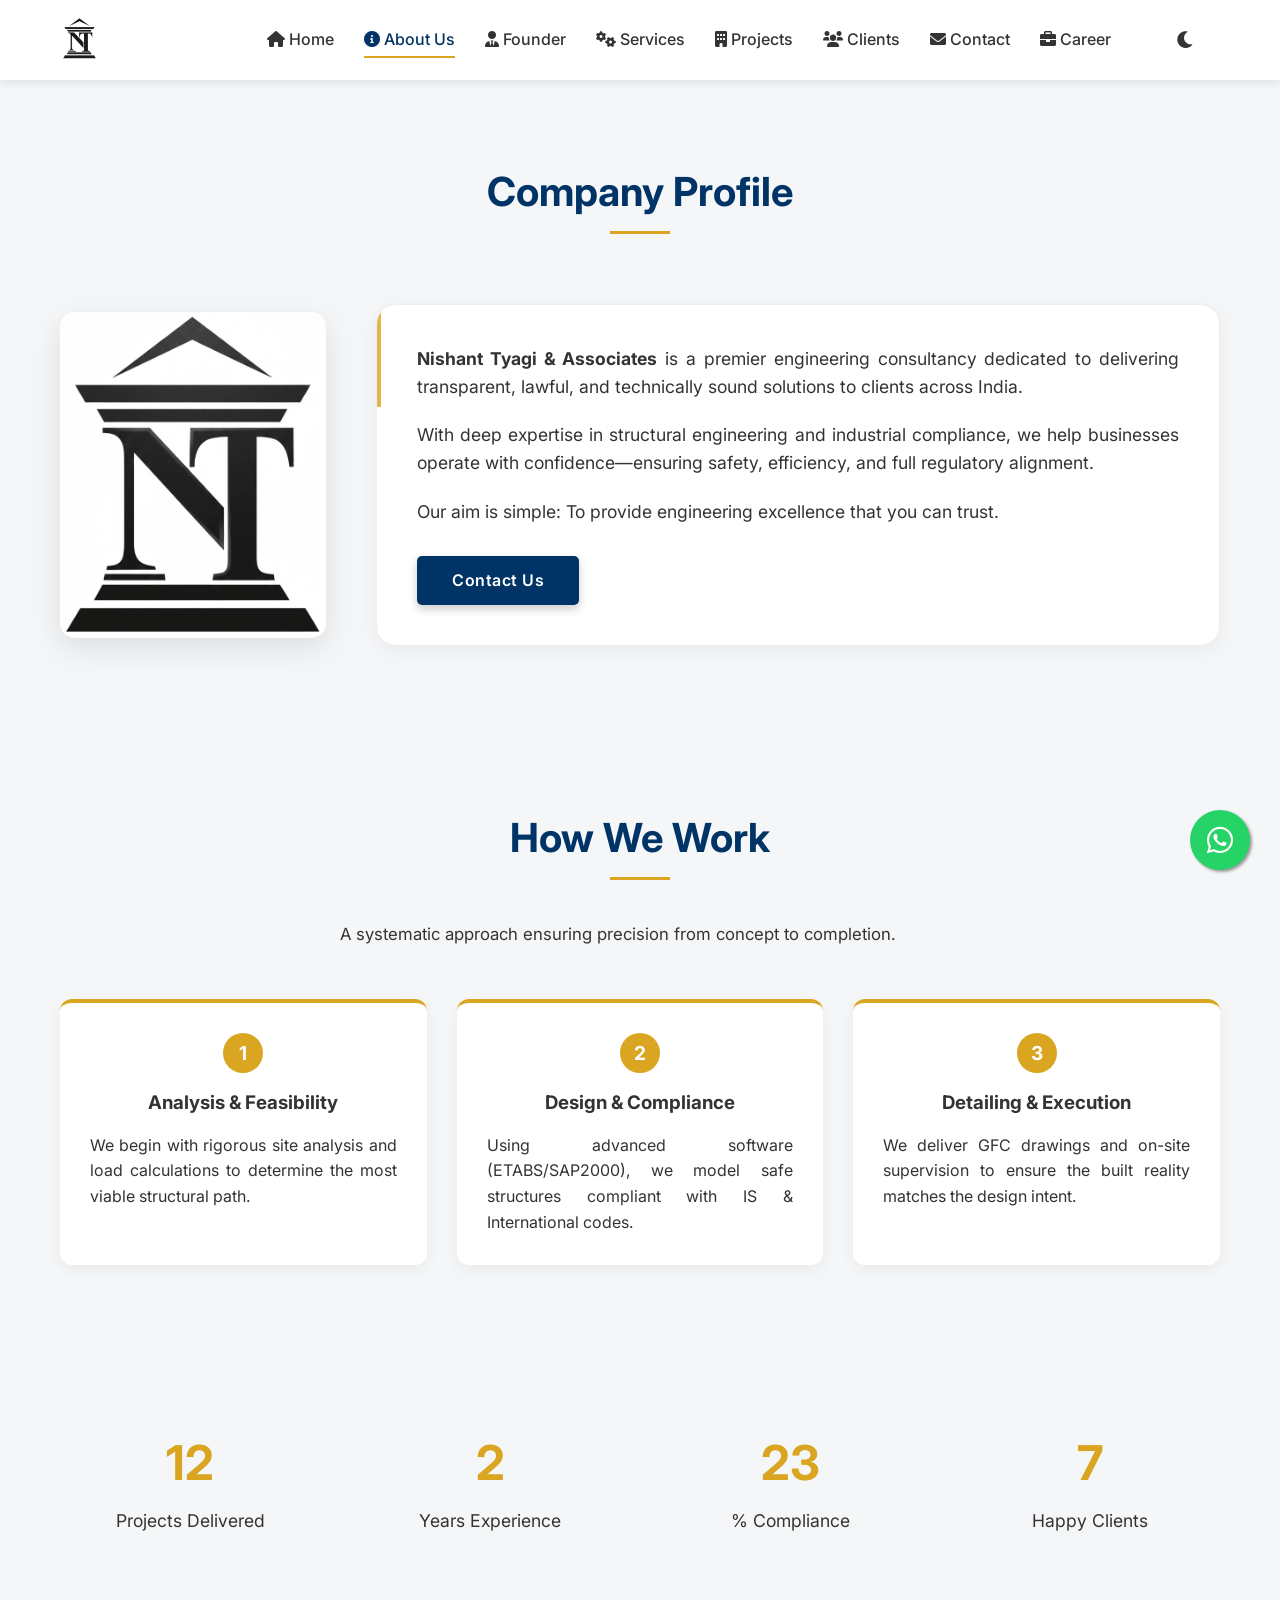
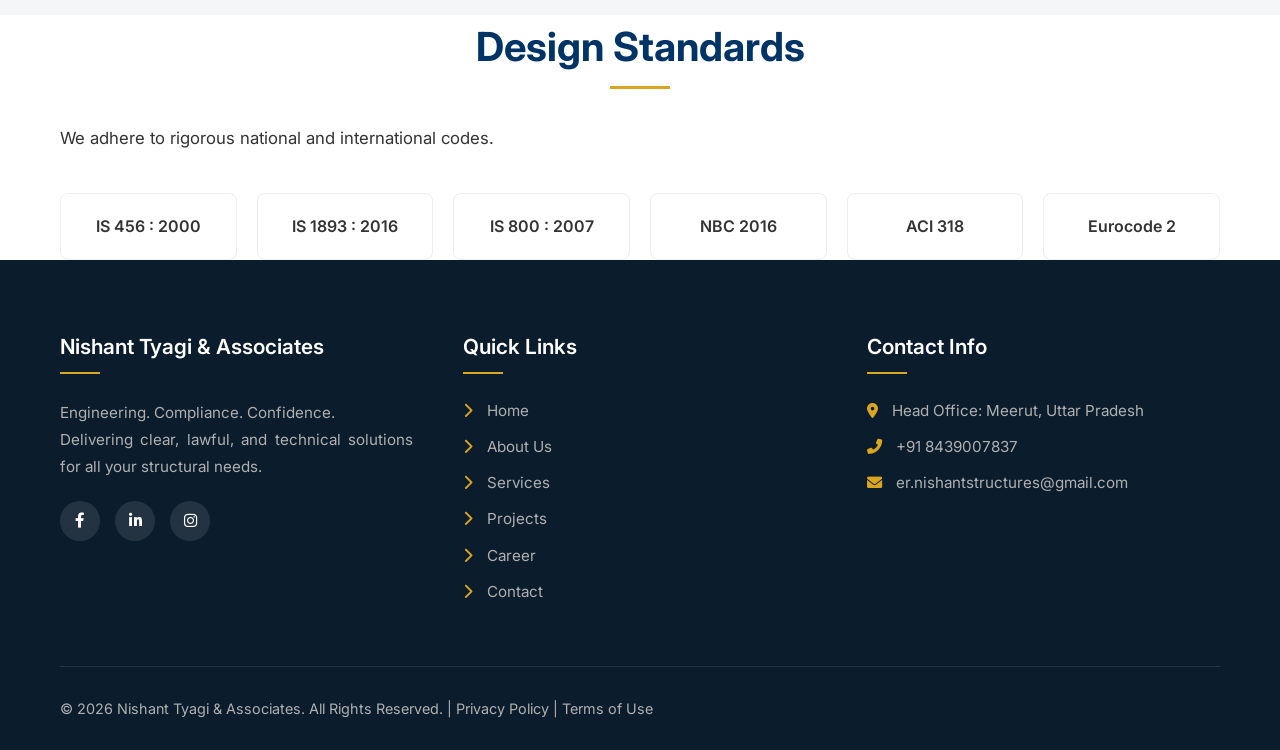
==== commit 62f740af: "updated website content" ====
--- a/about/index.html
+++ b/about/index.html
@@ -25,7 +25,7 @@
     <meta name="keywords" content="About Structural Engineers Meerut, Nishant Tyagi Associates, Structural Consultancy India, Engineering Firm India">
 
     <!-- Canonical -->
-    <link rel="canonical" href="https://nishanttyagiandassociates.com/about/">
+    <link rel="canonical" href="https://nptstructures.com/about/">
 
     <!-- Robots -->
     <meta name="robots" content="index, follow, max-image-preview:large">
@@ -39,15 +39,15 @@
     <!-- Open Graph -->
     <meta property="og:title" content="About Nishant Tyagi & Associates | Structural Experts India">
     <meta property="og:description" content="Trusted structural engineering firm in Meerut offering audits, FEA & compliance services across India.">
-    <meta property="og:url" content="https://nishanttyagiandassociates.com/about/">
+    <meta property="og:url" content="https://nptstructures.com/about/">
     <meta property="og:type" content="website">
-    <meta property="og:image" content="https://nishanttyagiandassociates.com/assets/images/logo.png">
+    <meta property="og:image" content="https://nptstructures.com/assets/images/logo.png">
 
     <!-- Twitter -->
     <meta name="twitter:card" content="summary_large_image">
     <meta name="twitter:title" content="About Nishant Tyagi & Associates">
     <meta name="twitter:description" content="Structural engineering experts in Meerut & Pan India. Learn about our vision, mission & expertise.">
-    <meta name="twitter:image" content="https://nishanttyagiandassociates.com/assets/images/logo.png">
+    <meta name="twitter:image" content="https://nptstructures.com/assets/images/logo.png">
 
     <!-- Fonts (Fixed & SEO-safe) -->
     <link rel="preconnect" href="https://fonts.googleapis.com">
@@ -69,12 +69,12 @@
       "@context": "https://schema.org",
       "@type": "AboutPage",
       "name": "About Nishant Tyagi & Associates",
-      "url": "https://nishanttyagiandassociates.com/about/",
+      "url": "https://nptstructures.com/about/",
       "mainEntity": {
         "@type": "Organization",
         "name": "Nishant Tyagi & Associates",
         "url": "https://nishanttyagiandassociates.com",
-        "logo": "https://nishanttyagiandassociates.com/assets/images/logo.png",
+        "logo": "https://nptstructures.com/assets/images/logo.png",
         "description": "CEng Structural Engineering consultancy in Meerut offering structural design, audit, FEA and compliance services across India.",
         "telephone": "+91 8439007837",
         "founder": {
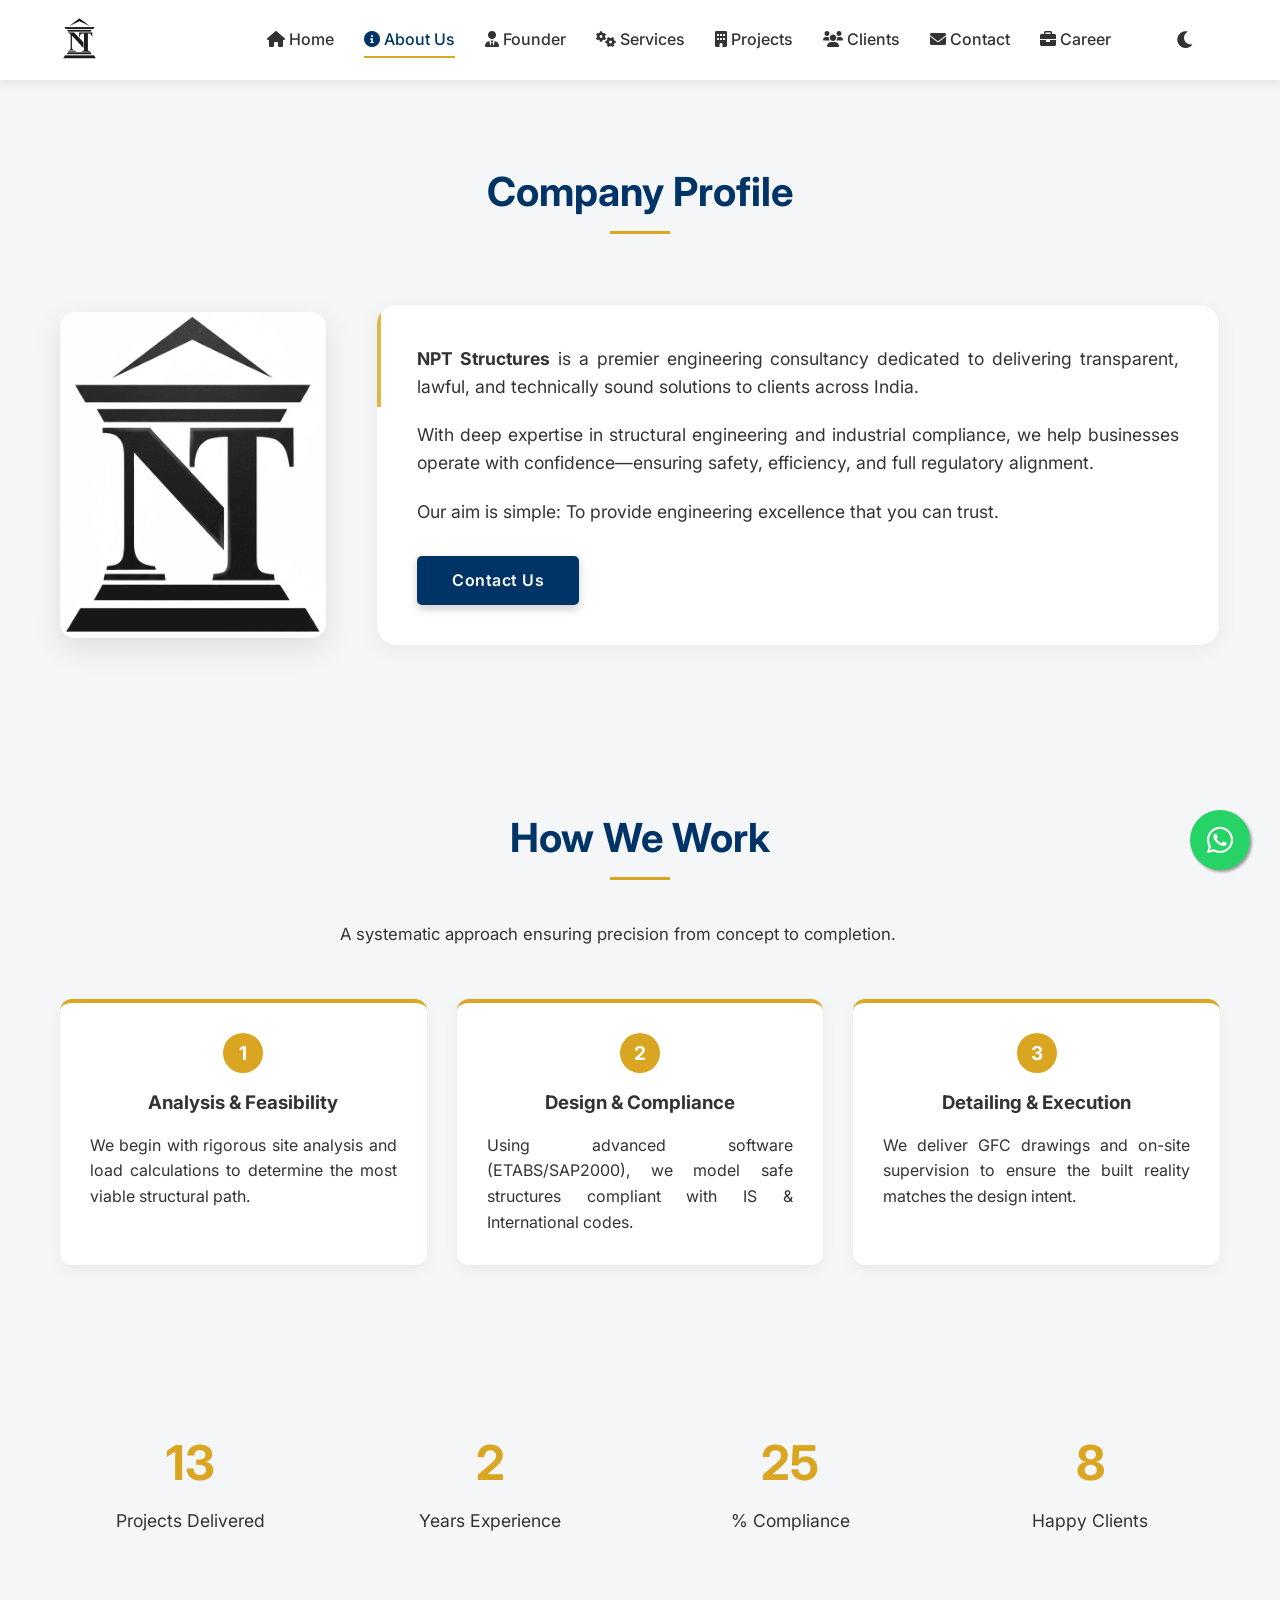
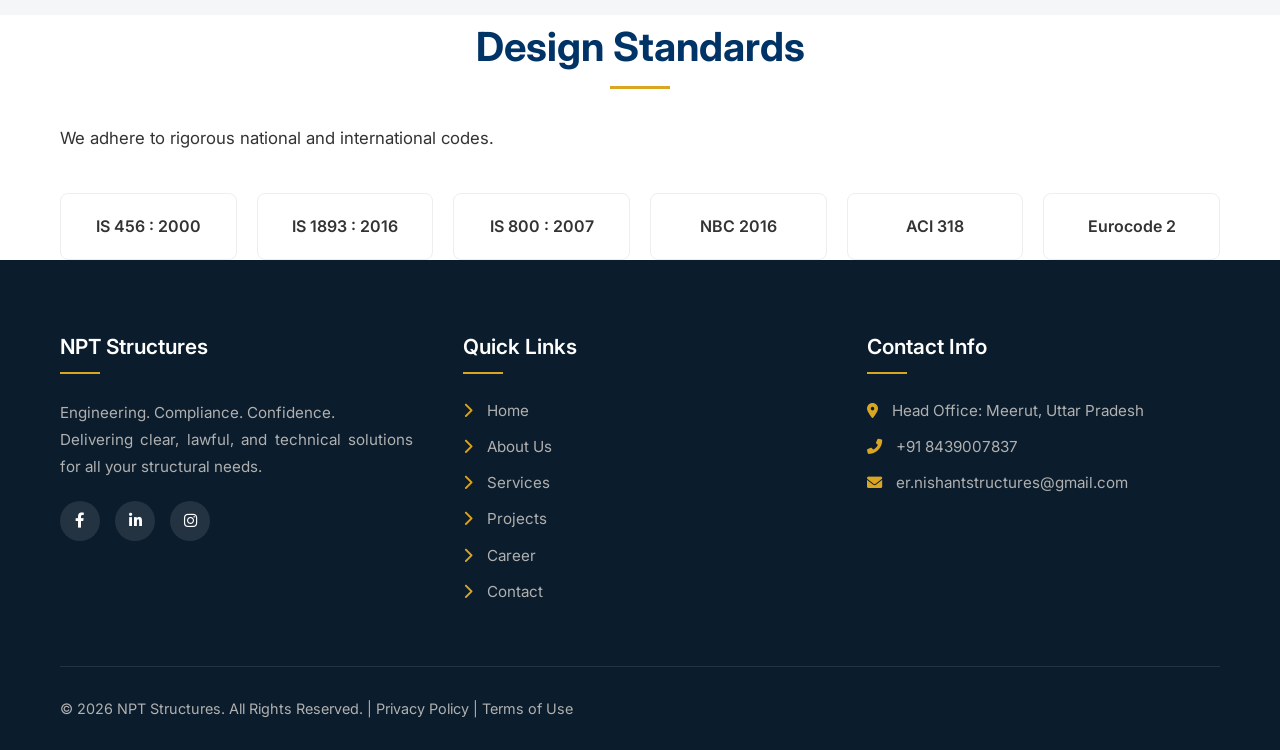
==== commit f02278cc: "updated nishant name" ====
--- a/about/index.html
+++ b/about/index.html
@@ -16,10 +16,10 @@
     <meta name="viewport" content="width=device-width, initial-scale=1.0">
 
     <!-- 🔥 Optimized Title -->
-    <title>About Nishant Tyagi & Associates | Structural Engineers in Meerut & India</title>
+    <title>About NPT Structures | Structural Engineers in Meerut & India</title>
 
     <!-- 🔥 High-CTR Meta Description -->
-    <meta name="description" content="About Nishant Tyagi & Associates – CEng Structural Engineers in Meerut. Experts in structural design, audits & compliance across India. Call +91 8439007837.">
+    <meta name="description" content="About NPT Structures – CEng Structural Engineers in Meerut. Experts in structural design, audits & compliance across India. Call +91 8439007837.">
 
     <!-- Keywords (optional) -->
     <meta name="keywords" content="About Structural Engineers Meerut, Nishant Tyagi Associates, Structural Consultancy India, Engineering Firm India">
@@ -31,13 +31,13 @@
     <meta name="robots" content="index, follow, max-image-preview:large">
 
     <!-- Author -->
-    <meta name="author" content="Nishant Tyagi & Associates">
+    <meta name="author" content="NPT Structures">
 
     <!-- Theme Color -->
     <meta name="theme-color" content="#0d1b2a">
 
     <!-- Open Graph -->
-    <meta property="og:title" content="About Nishant Tyagi & Associates | Structural Experts India">
+    <meta property="og:title" content="About NPT Structures | Structural Experts India">
     <meta property="og:description" content="Trusted structural engineering firm in Meerut offering audits, FEA & compliance services across India.">
     <meta property="og:url" content="https://nptstructures.com/about/">
     <meta property="og:type" content="website">
@@ -45,7 +45,7 @@
 
     <!-- Twitter -->
     <meta name="twitter:card" content="summary_large_image">
-    <meta name="twitter:title" content="About Nishant Tyagi & Associates">
+    <meta name="twitter:title" content="About NPT Structures">
     <meta name="twitter:description" content="Structural engineering experts in Meerut & Pan India. Learn about our vision, mission & expertise.">
     <meta name="twitter:image" content="https://nptstructures.com/assets/images/logo.png">
 
@@ -68,11 +68,11 @@
     {
       "@context": "https://schema.org",
       "@type": "AboutPage",
-      "name": "About Nishant Tyagi & Associates",
+      "name": "About NPT Structures",
       "url": "https://nptstructures.com/about/",
       "mainEntity": {
         "@type": "Organization",
-        "name": "Nishant Tyagi & Associates",
+        "name": "NPT Structures",
         "url": "https://nishanttyagiandassociates.com",
         "logo": "https://nptstructures.com/assets/images/logo.png",
         "description": "CEng Structural Engineering consultancy in Meerut offering structural design, audit, FEA and compliance services across India.",
@@ -102,7 +102,7 @@
     <header>
         <div class="container nav-container">
             <a href="index.html" class="logo">
-                <img src="../assets/images/logo.png" alt="Nishant Tyagi & Associates">
+                <img src="../assets/images/logo.png" alt="NPT Structures">
             </a>
             <div class="mobile-menu-btn"><i class="fas fa-bars"></i></div>
             <nav class="nav-links">
@@ -130,7 +130,7 @@
                 </div>
                 <div class="about-text-content">
                     <p style="font-size: 1.1rem; margin-bottom: 20px;">
-                        <strong>Nishant Tyagi & Associates</strong> is a premier engineering consultancy dedicated to
+                        <strong>NPT Structures</strong> is a premier engineering consultancy dedicated to
                         delivering transparent, lawful, and technically sound solutions to clients across India.
                     </p>
                     <p style="font-size: 1.1rem; margin-bottom: 20px;">
@@ -227,7 +227,7 @@
             <div class="container">
                 <div class="footer-content">
                     <div class="footer-section">
-                        <h4>Nishant Tyagi & Associates</h4>
+                        <h4>NPT Structures</h4>
                         <p>Engineering. Compliance. Confidence.<br>Delivering clear, lawful, and technical solutions for
                             all
                             your structural needs.</p>
@@ -264,7 +264,7 @@
                     </div>
                 </div>
                 <div class="copyright">
-                    <p>&copy; <span id="current-year">2024</span> Nishant Tyagi & Associates. All Rights Reserved. | <a
+                    <p>&copy; <span id="current-year">2024</span> NPT Structures. All Rights Reserved. | <a
                             href="../privacy-policy.html" style="color: inherit; text-decoration: none;">Privacy
                             Policy</a> | <a href="../terms.html" style="color: inherit; text-decoration: none;">Terms of
                             Use</a></p>
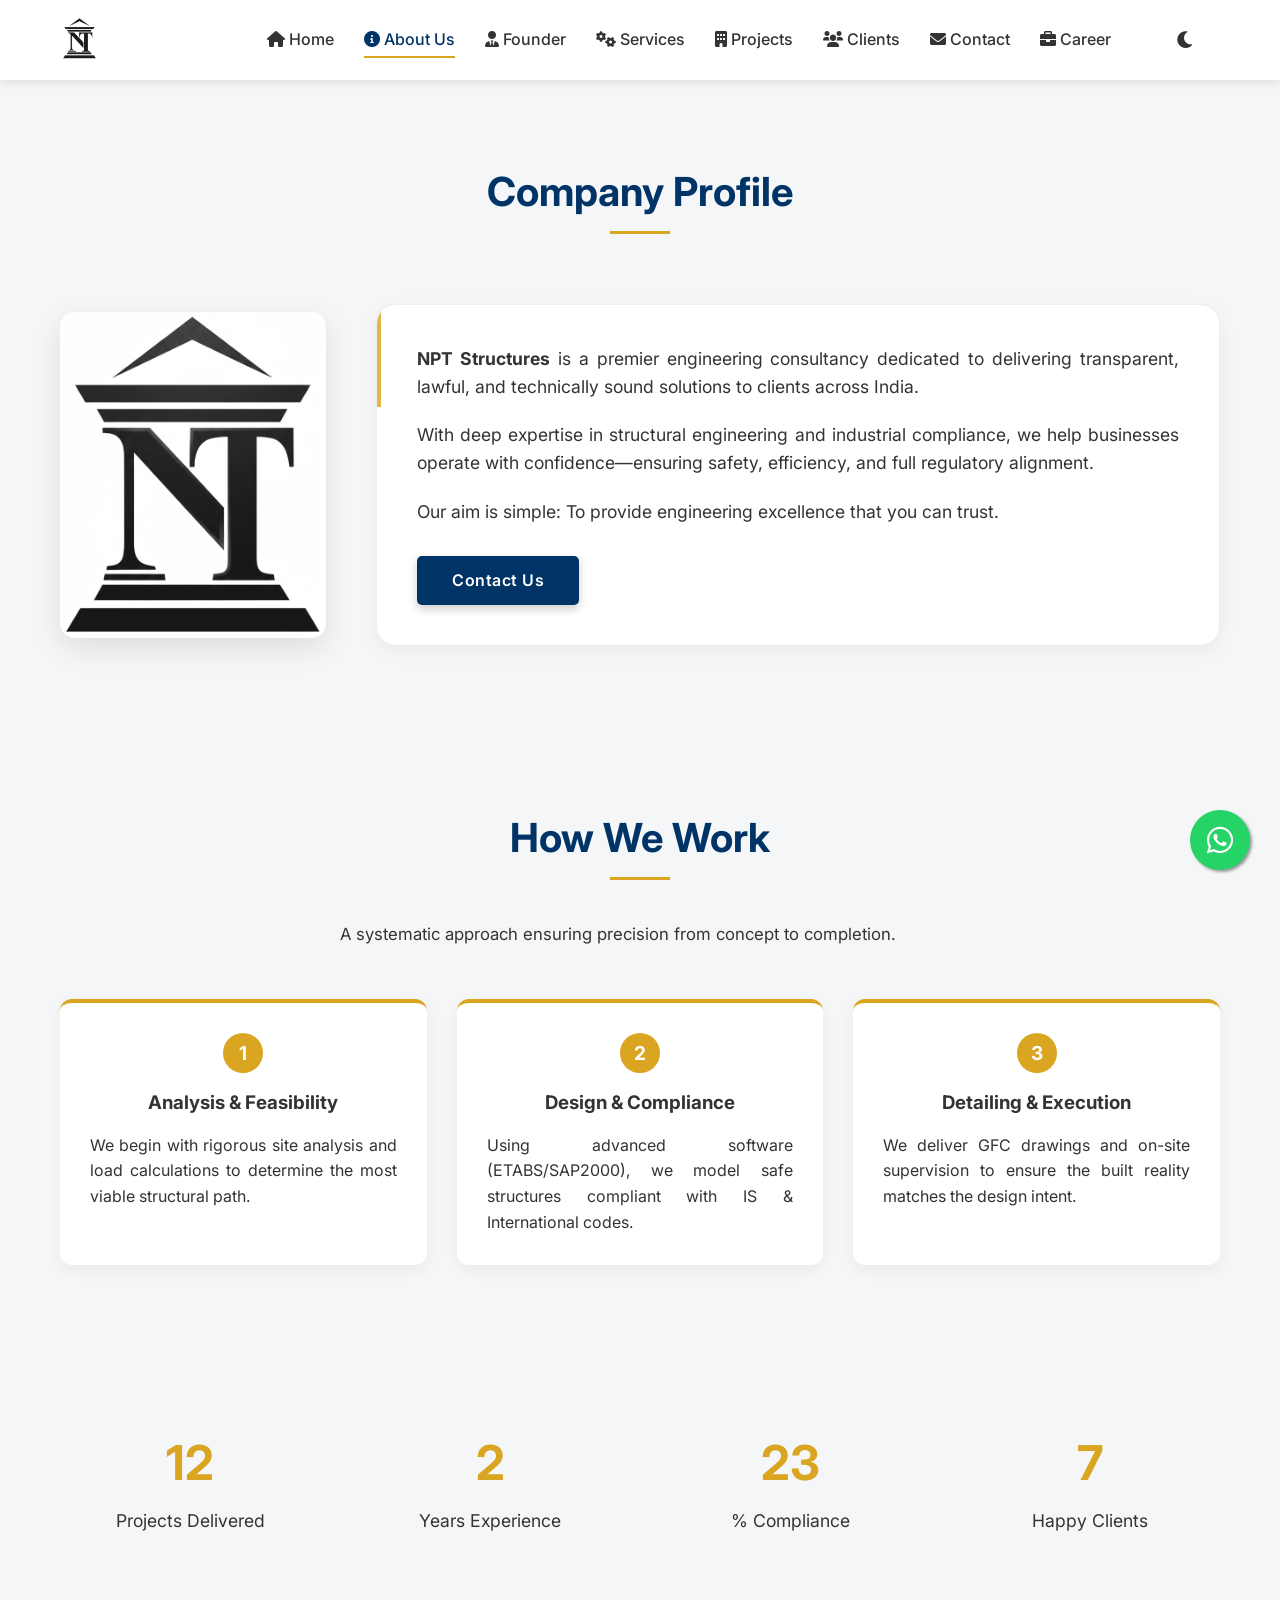
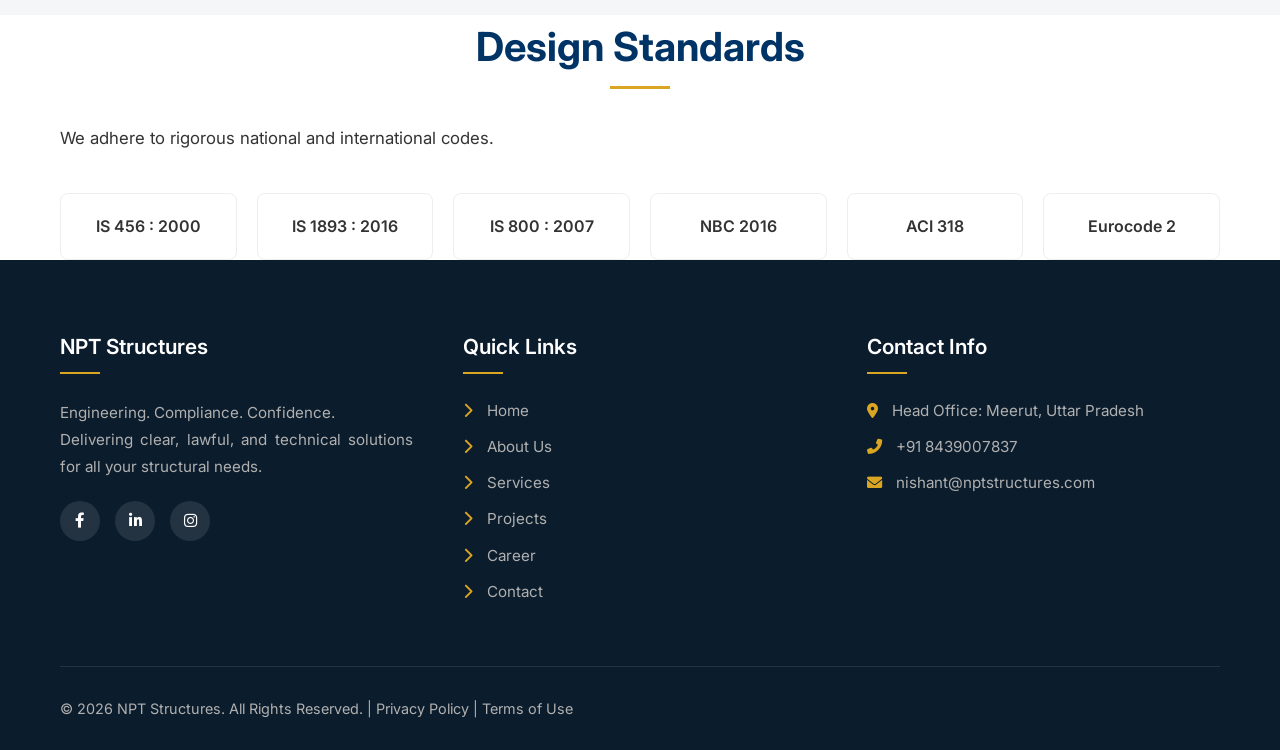
==== commit 34645bb2: "email updated" ====
--- a/about/index.html
+++ b/about/index.html
@@ -258,8 +258,8 @@
                             <li><i class="fas fa-map-marker-alt"></i> Head Office: Meerut, Uttar Pradesh</li>
                             <li><i class="fas fa-phone-alt"></i> <a href="tel:+918439007837" style="color: #b0b0b0;">+91
                                     8439007837</a></li>
-                            <li><i class="fas fa-envelope"></i> <a href="mailto:er.nishantstructures@gmail.com"
-                                    style="color: #b0b0b0;">er.nishantstructures@gmail.com</a></li>
+                            <li><i class="fas fa-envelope"></i> <a href="mailto:nishant@nptstructures.com"
+                                    style="color: #b0b0b0;">nishant@nptstructures.com</a></li>
                         </ul>
                     </div>
                 </div>
